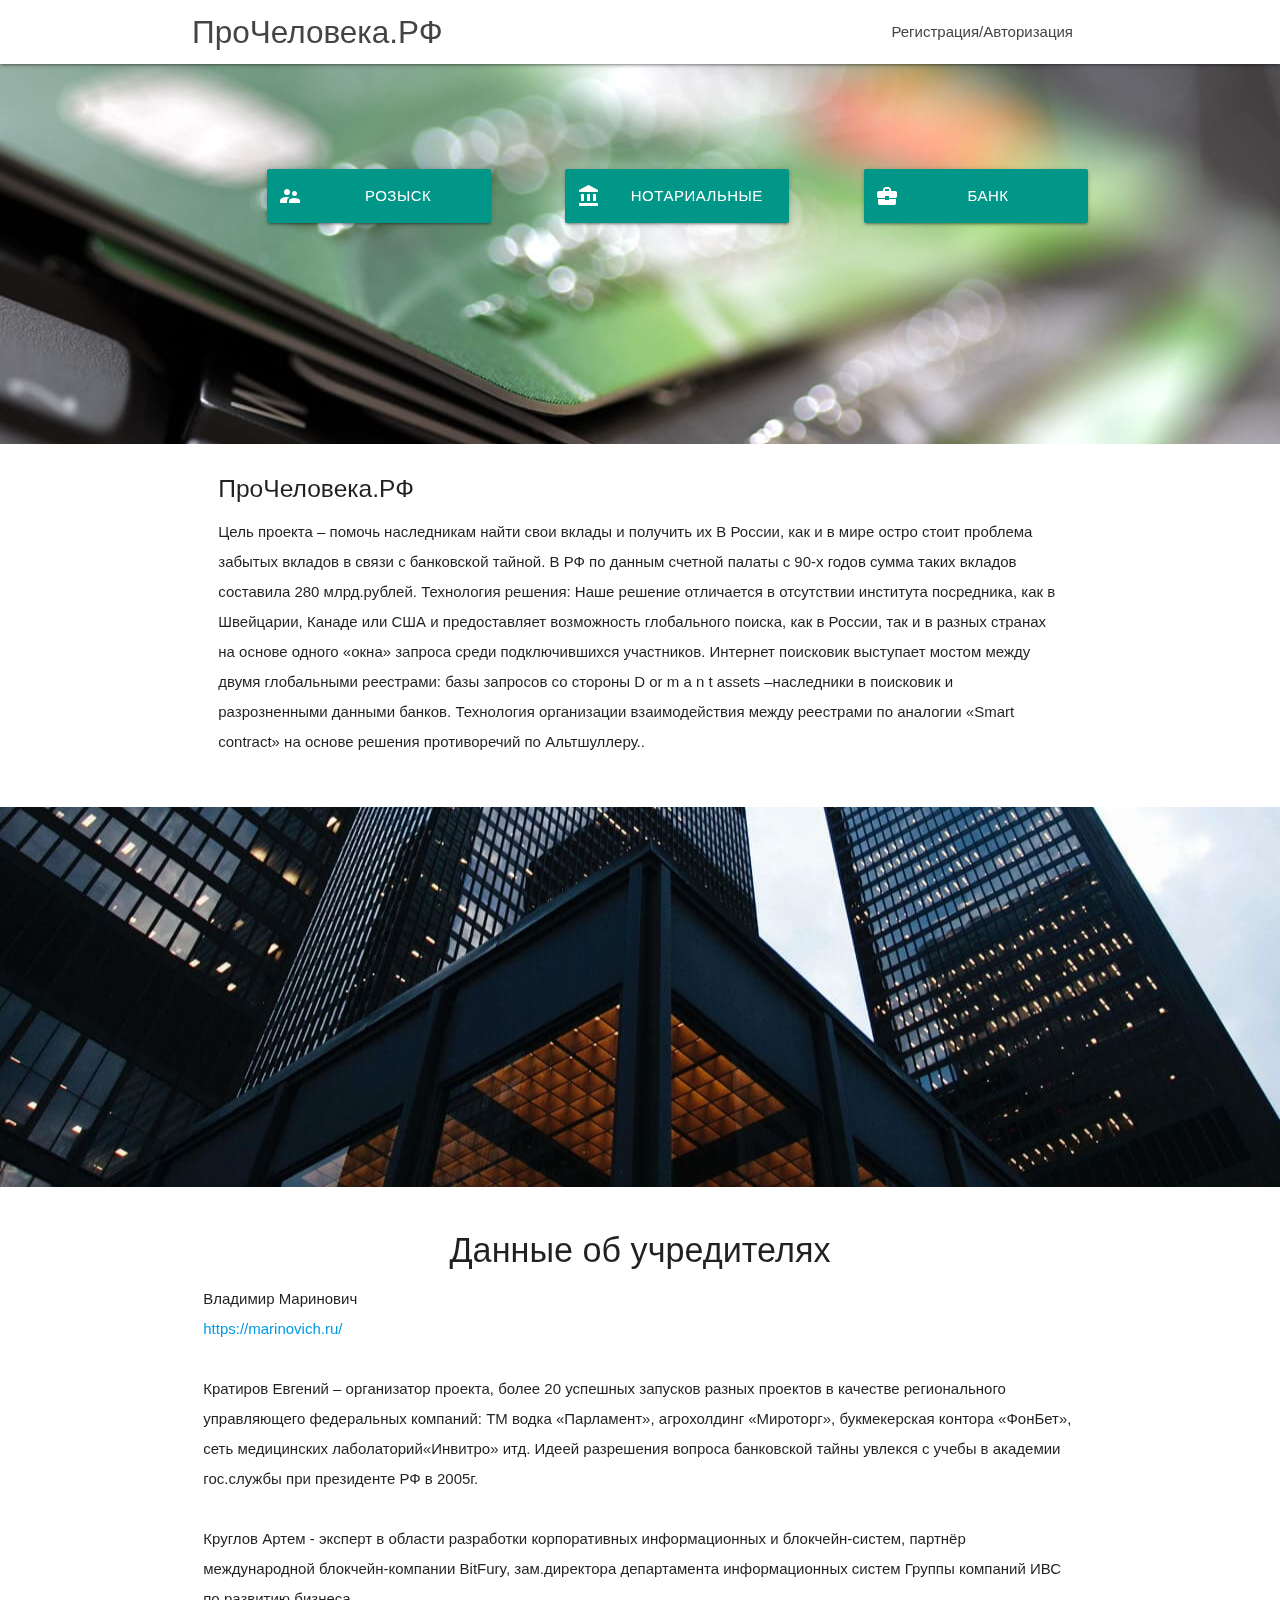
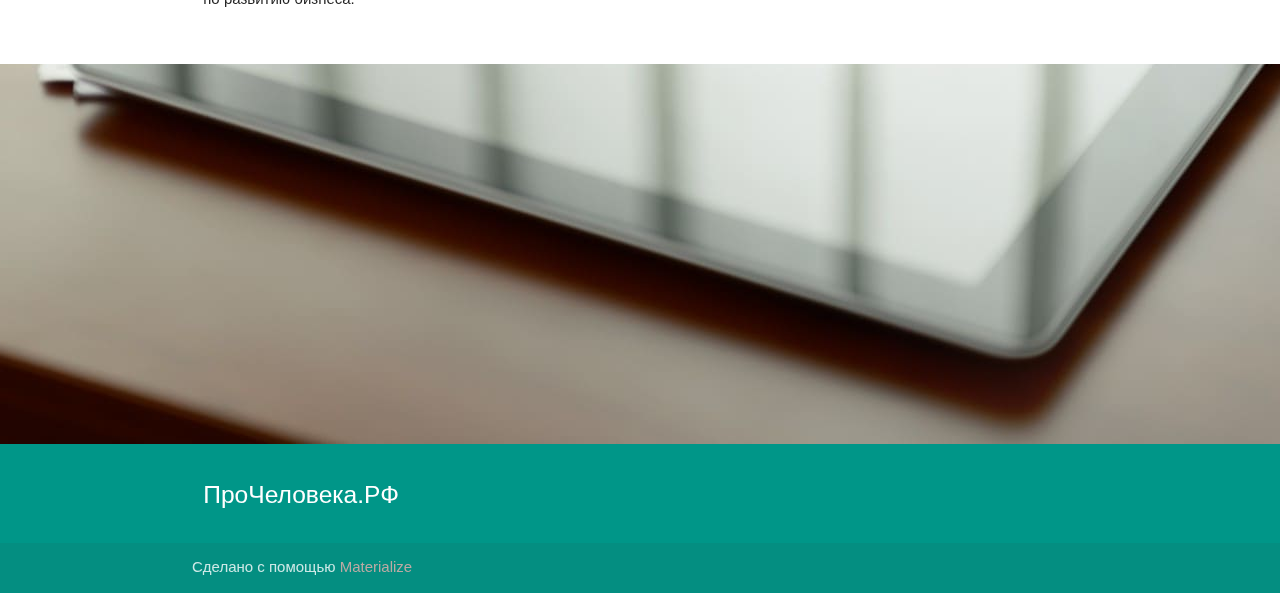
==== index.html @ 89d796d0 "Добавил регистрацию" ====
<!DOCTYPE html>
<html lang="ru">
<head>
  <meta http-equiv="Content-Type" content="text/html; charset=UTF-8"/>
  <meta name="viewport" content="width=device-width, initial-scale=1"/>
  <title>ПроЧеловека.РФ</title>

  <!-- CSS  -->
  <link href="css/materialIcons.css" rel="stylesheet">
  <link href="css/materialize.css" type="text/css" rel="stylesheet" media="screen,projection"/>
  <link href="css/style.css" type="text/css" rel="stylesheet" media="screen,projection"/>
</head>
<body>
  <nav class="white" role="navigation">
    <div class="nav-wrapper container">
      <a id="logo-container" href="#" class="brand-logo">ПроЧеловека.РФ</a>
		<ul id="nav" class="right hide-on-med-and-down">
        <li><a href="#">Регистрация/Авторизация</a></li>        
      </ul>

      <ul id="nav-mobile" class="sidenav">
        <li><a href="#">Navbar Link</a></li>
      </ul>	  
      <a href="#" data-target="nav-mobile" class="sidenav-trigger"><i class="material-icons">menu</i></a>
    </div>
  </nav>

  <div id="index-banner" class="parallax-container">
    <div class="section no-pad-bot">
      <div class="container">      
        
		<div class="row three-buttons">
			
				<button class="col s3 teal waves-effect waves-light btn-large"><i class="material-icons left">supervisor_account</i>Розыск наследников</button>
				<button class="col s3 teal waves-effect waves-light btn-large"><i class="material-icons left">account_balance</i>Нотариальные палаты</button>
				<button class="col s3 teal waves-effect waves-light btn-large"><i style="margin-right: 0;" class="material-icons left">business_center</i>Банк</button>
			
		</div>

      </div>
    </div>
    <div class="parallax"><img src="background1.jpg" alt="Unsplashed background img 1"></div>
  </div>


  <div class="container">
    <div class="section">

      <!--   Icon Section   -->
      <div class="row">
        <div class="col s12">
          <div class="icon-block">
            <h5>ПроЧеловека.РФ</h5>

            <p class="light">
Цель проекта – помочь наследникам найти свои вклады и получить их
В России, как и в мире остро стоит проблема забытых вкладов в связи с банковской тайной. В РФ по данным счетной
палаты с 90-х годов сумма таких вкладов составила 280 млрд.рублей.
Технология решения:
Наше решение отличается в отсутствии института посредника, как в Швейцарии, Канаде или США и предоставляет
возможность глобального поиска, как в России, так и в разных странах на основе одного «окна» запроса среди
подключившихся участников.
Интернет поисковик выступает мостом между двумя глобальными реестрами: базы запросов со стороны D or m a n t
assets –наследники в поисковик и разрозненными данными банков.
Технология организации взаимодействия между реестрами по аналогии «Smart contract» на основе решения
противоречий по Альтшуллеру..</p>
          </div>
        </div>
      </div>

    </div>
  </div>


  <div class="parallax-container valign-wrapper">
    <div class="section no-pad-bot">
      <div class="container">
        <div class="row center">
          <h5 class="header col s12 light"></h5>
        </div>
      </div>
    </div>
    <div class="parallax"><img src="background2.jpg" alt="Unsplashed background img 2"></div>
  </div>

  <div class="container">
    <div class="section">

      <div class="row">
        <div class="col s12 center">
          <h3><i class="mdi-content-send brown-text"></i></h3>
          <h4>Данные об учредителях</h4>
          <p class="left-align light">
			<b>Владимир Маринович</b>	<br />
			<a href="https://marinovich.ru/" target="_blank">https://marinovich.ru/</a>	<br /><br />
			<b>Кратиров Евгений</b> – организатор проекта, более 20 успешных запусков разных проектов в качестве регионального
			управляющего федеральных компаний: ТМ водка «Парламент», агрохолдинг «Мироторг», букмекерская контора
			«ФонБет», сеть медицинских лаболаторий«Инвитро» итд. Идеей разрешения вопроса банковской тайны увлекся с
			учебы в академии гос.службы при президенте РФ в 2005г.<br /><br />
			
			<b>Круглов Артем </b>- эксперт в области разработки корпоративных информационных и блокчейн-систем, партнёр
			международной блокчейн-компании BitFury, зам.директора департамента информационных систем Группы компаний
			ИВС по развитию бизнеса.
			</p>
        </div>
      </div>

    </div>
  </div>


  <div class="parallax-container valign-wrapper">
    <div class="section no-pad-bot">
      <div class="container">
        <div class="row center">
          <h5 class="header col s12 light"></h5>
        </div>
      </div>
    </div>
    <div class="parallax"><img src="background3.jpg" alt="Unsplashed background img 3"></div>
  </div>

  <footer class="page-footer teal">
    <div class="container">
      <div class="row">
        <div class="col l6 s12">
          <h5 class="white-text">ПроЧеловека.РФ</h5>
          <p class="grey-text text-lighten-4"></p>


        </div>
        <!--
        <div class="col l3 s12 offset-l3">
          <h5 class="white-text">Ссылки</h5>
          <ul>
            <li><a class="white-text" href="#!">Ссылка</a></li>

          </ul>
        </div>-->
      </div>
    </div>
    <div class="footer-copyright">
      <div class="container">
      Сделано с помощью <a class="brown-text text-lighten-3" target="_blank" href="http://materializecss.com">Materialize</a>
      </div>
    </div>
  </footer>


  <!--  Scripts-->
  <script src="js/jquery.js"></script>
  <script src="js/materialize.js"></script>
  <script src="js/init.js"></script>

  </body>
</html>
---- css/materialIcons.css ----
/* fallback */
@font-face {
  font-family: 'Material Icons';
  font-style: normal;
  font-weight: 400;
  src: url(../fonts/flUhRq6tzZclQEJ-Vdg-IuiaDsNc.woff2) format('woff2');
}

.material-icons {
  font-family: 'Material Icons';
  font-weight: normal;
  font-style: normal;
  font-size: 24px;
  line-height: 1;
  letter-spacing: normal;
  text-transform: none;
  display: inline-block;
  white-space: nowrap;
  word-wrap: normal;
  direction: ltr;
  -webkit-font-feature-settings: 'liga';
  -webkit-font-smoothing: antialiased;
}
---- css/style.css ----
nav ul a,
nav .brand-logo {
  color: #444;
}

p {
  line-height: 2rem;
}

.sidenav-trigger {
  color: #26a69a;
}

.parallax-container {
  min-height: 380px;
  line-height: 0;
  height: auto;
  color: rgba(255,255,255,.9);
}
  .parallax-container .section {
    width: 100%;
  }

@media only screen and (max-width : 992px) {
  .parallax-container .section {
    position: absolute;
    top: 40%;
  }
  #index-banner .section {
    top: 10%;
  }
}

@media only screen and (max-width : 600px) {
  #index-banner .section {
    top: 0;
  }
}

.icon-block {
  padding: 0 15px;
}
.icon-block .material-icons {
  font-size: inherit;
}

footer.page-footer {
  margin: 0;
}

.three-buttons {
	display: flex;
	justify-content: center;
	padding-top: 10%;
}
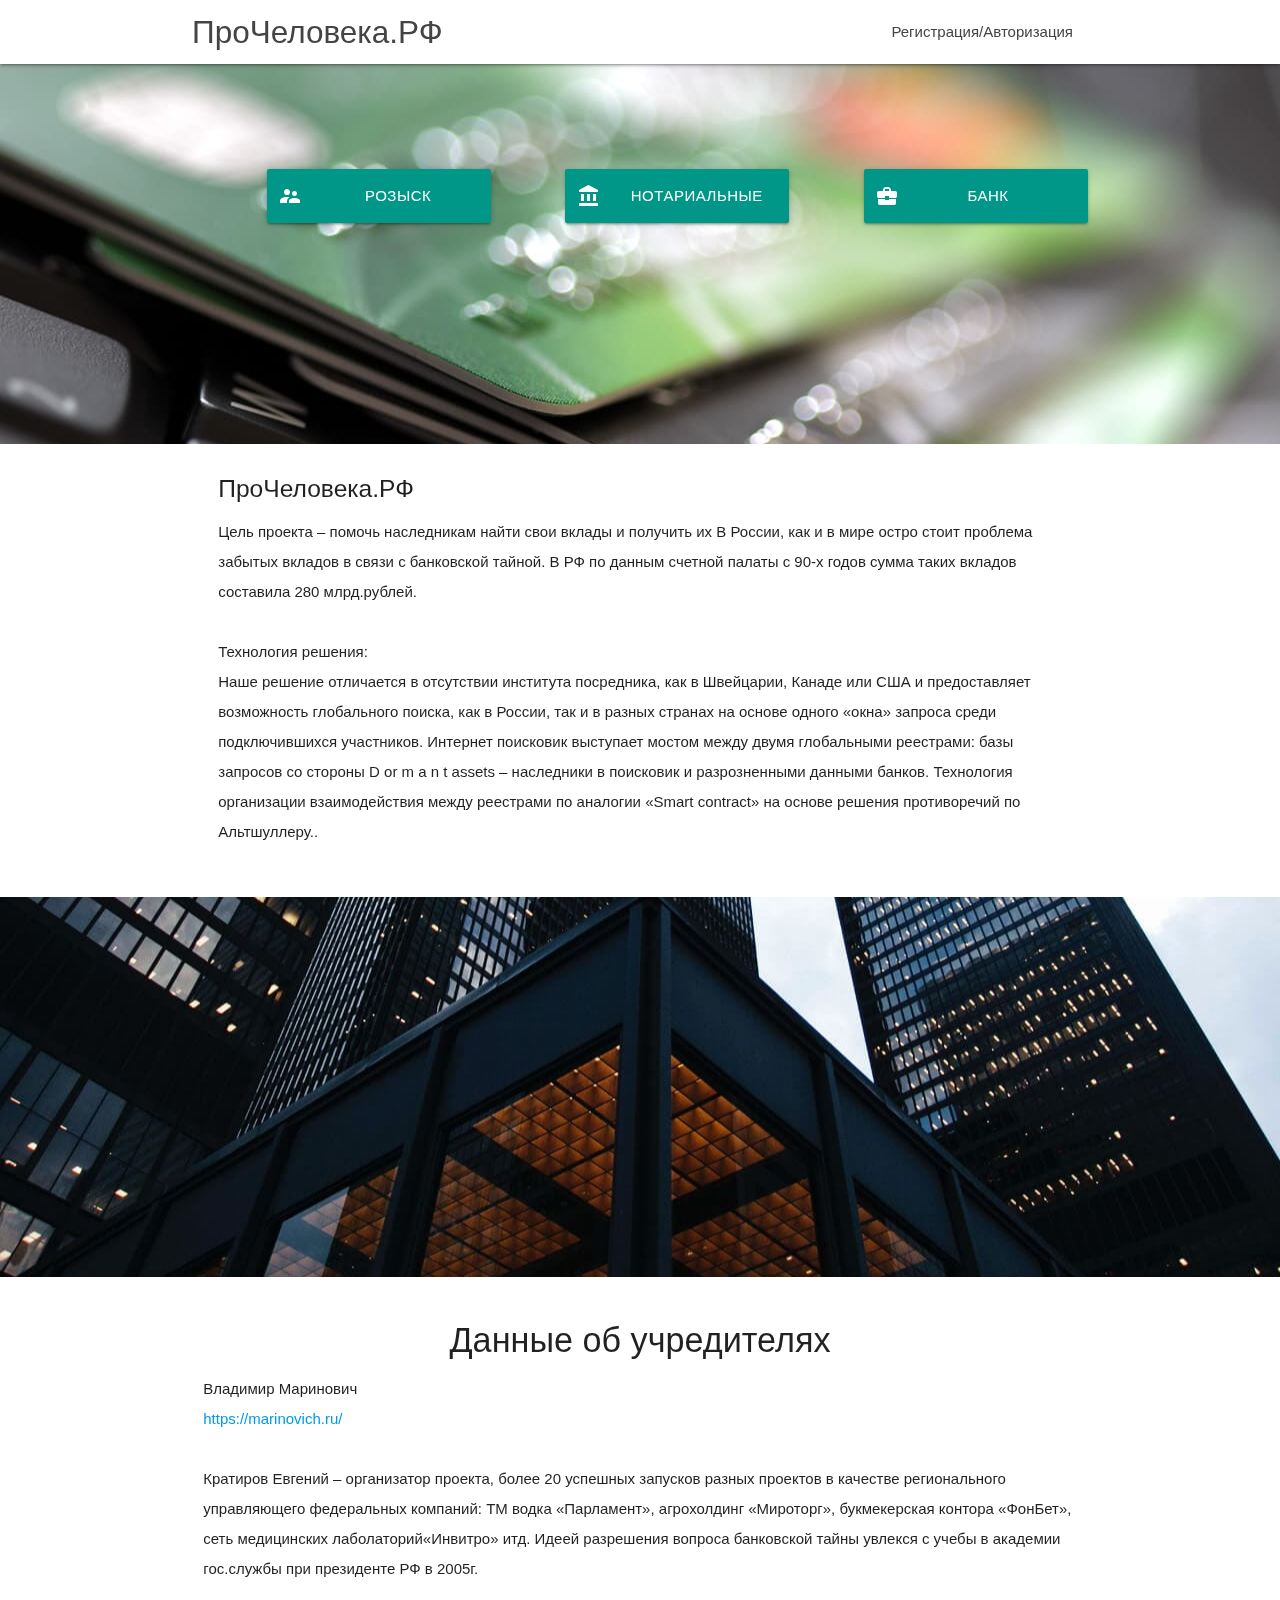
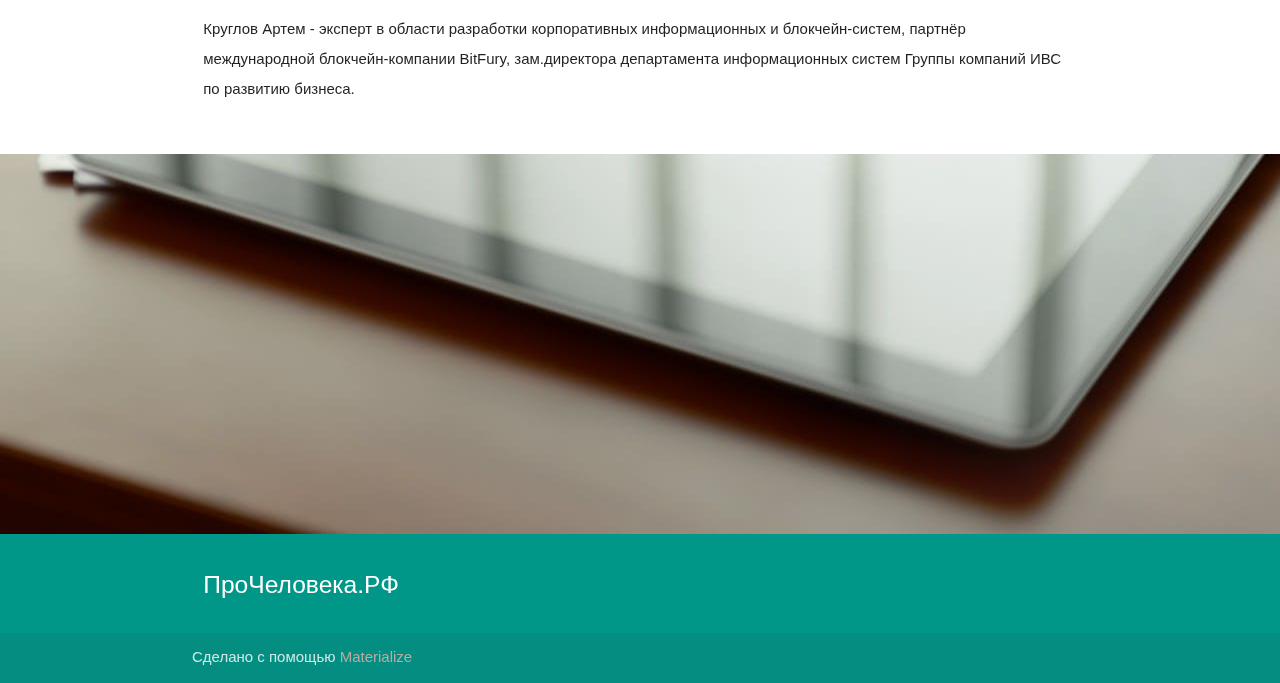
==== commit 2af3fcec: "Поправил текст" ====
--- a/index.html
+++ b/index.html
@@ -53,15 +53,15 @@
             <h5>ПроЧеловека.РФ</h5>
 
             <p class="light">
-Цель проекта – помочь наследникам найти свои вклады и получить их
+<b>Цель проекта</b> – помочь наследникам найти свои вклады и получить их
 В России, как и в мире остро стоит проблема забытых вкладов в связи с банковской тайной. В РФ по данным счетной
-палаты с 90-х годов сумма таких вкладов составила 280 млрд.рублей.
-Технология решения:
+палаты с 90-х годов сумма таких вкладов составила 280 млрд.рублей.<br><br>
+<b>Технология решения</b>:<br>
 Наше решение отличается в отсутствии института посредника, как в Швейцарии, Канаде или США и предоставляет
 возможность глобального поиска, как в России, так и в разных странах на основе одного «окна» запроса среди
 подключившихся участников.
 Интернет поисковик выступает мостом между двумя глобальными реестрами: базы запросов со стороны D or m a n t
-assets –наследники в поисковик и разрозненными данными банков.
+assets – наследники в поисковик и разрозненными данными банков.
 Технология организации взаимодействия между реестрами по аналогии «Smart contract» на основе решения
 противоречий по Альтшуллеру..</p>
           </div>
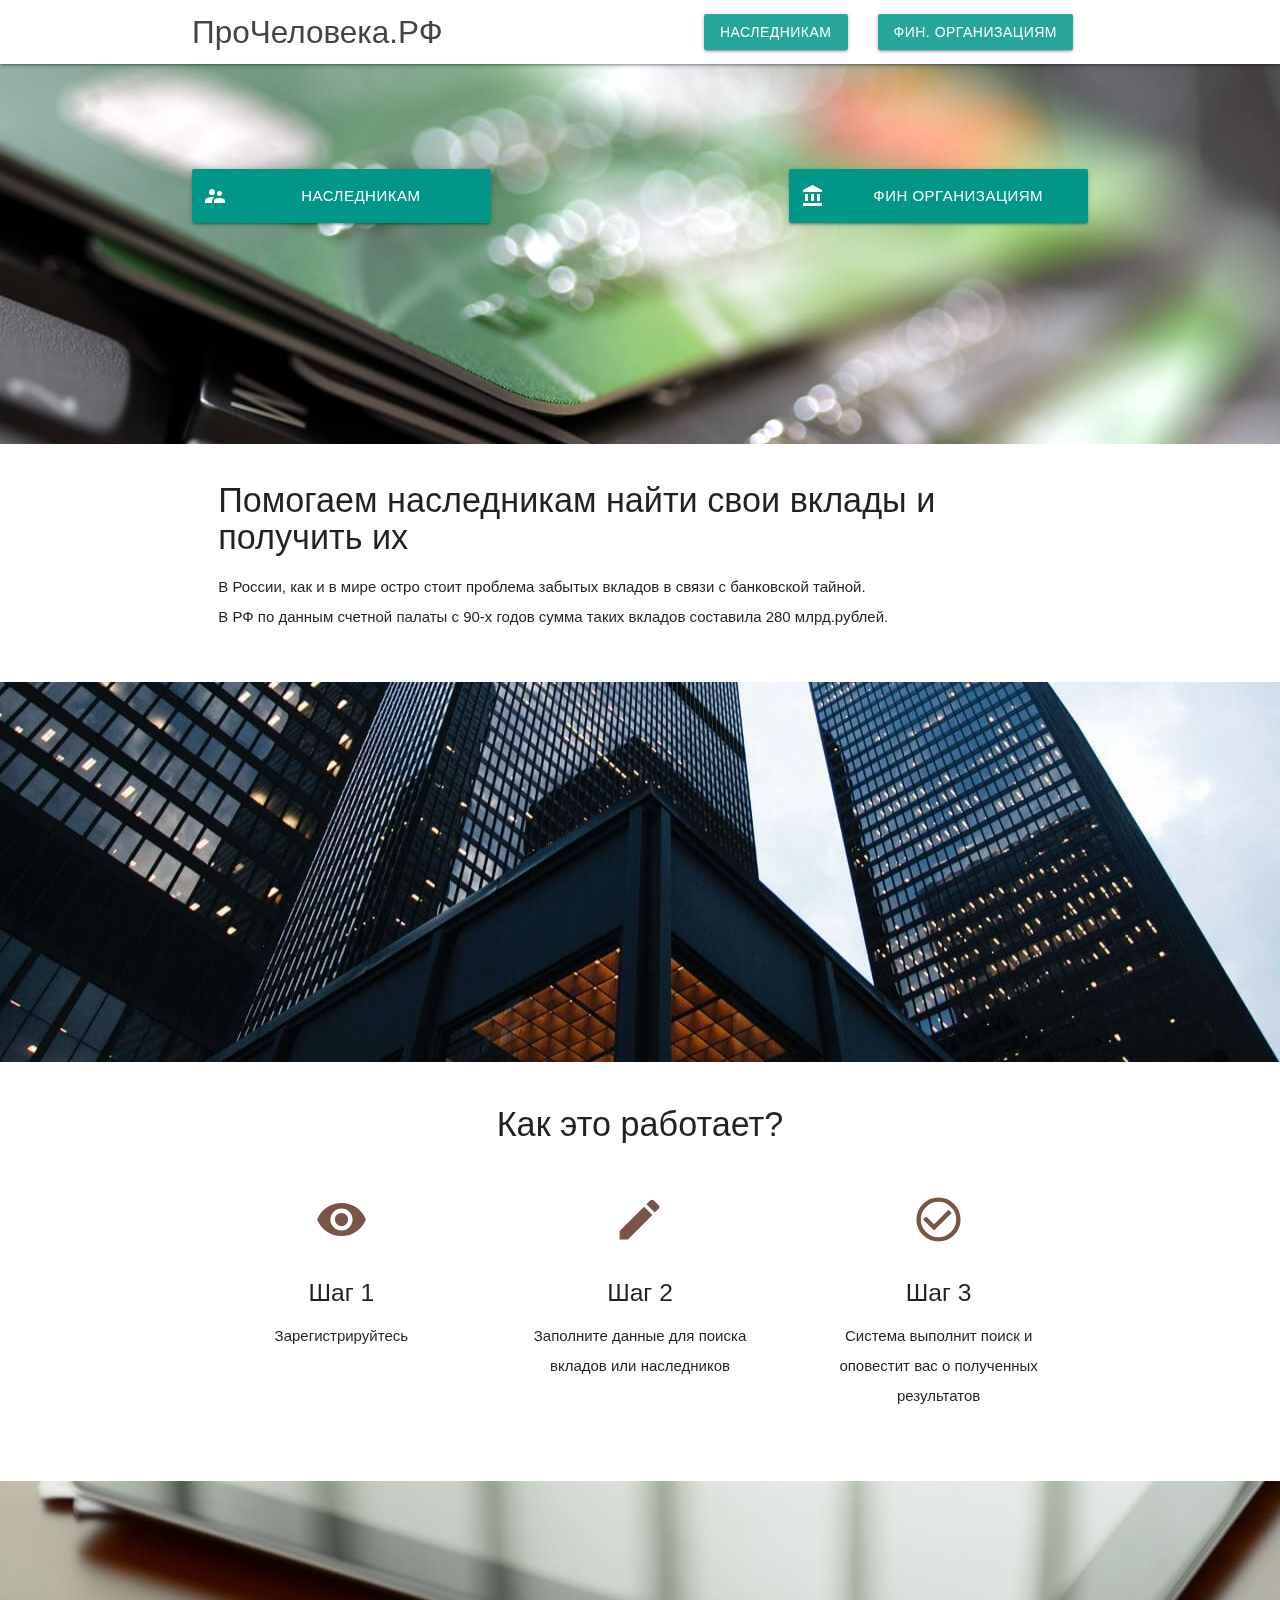
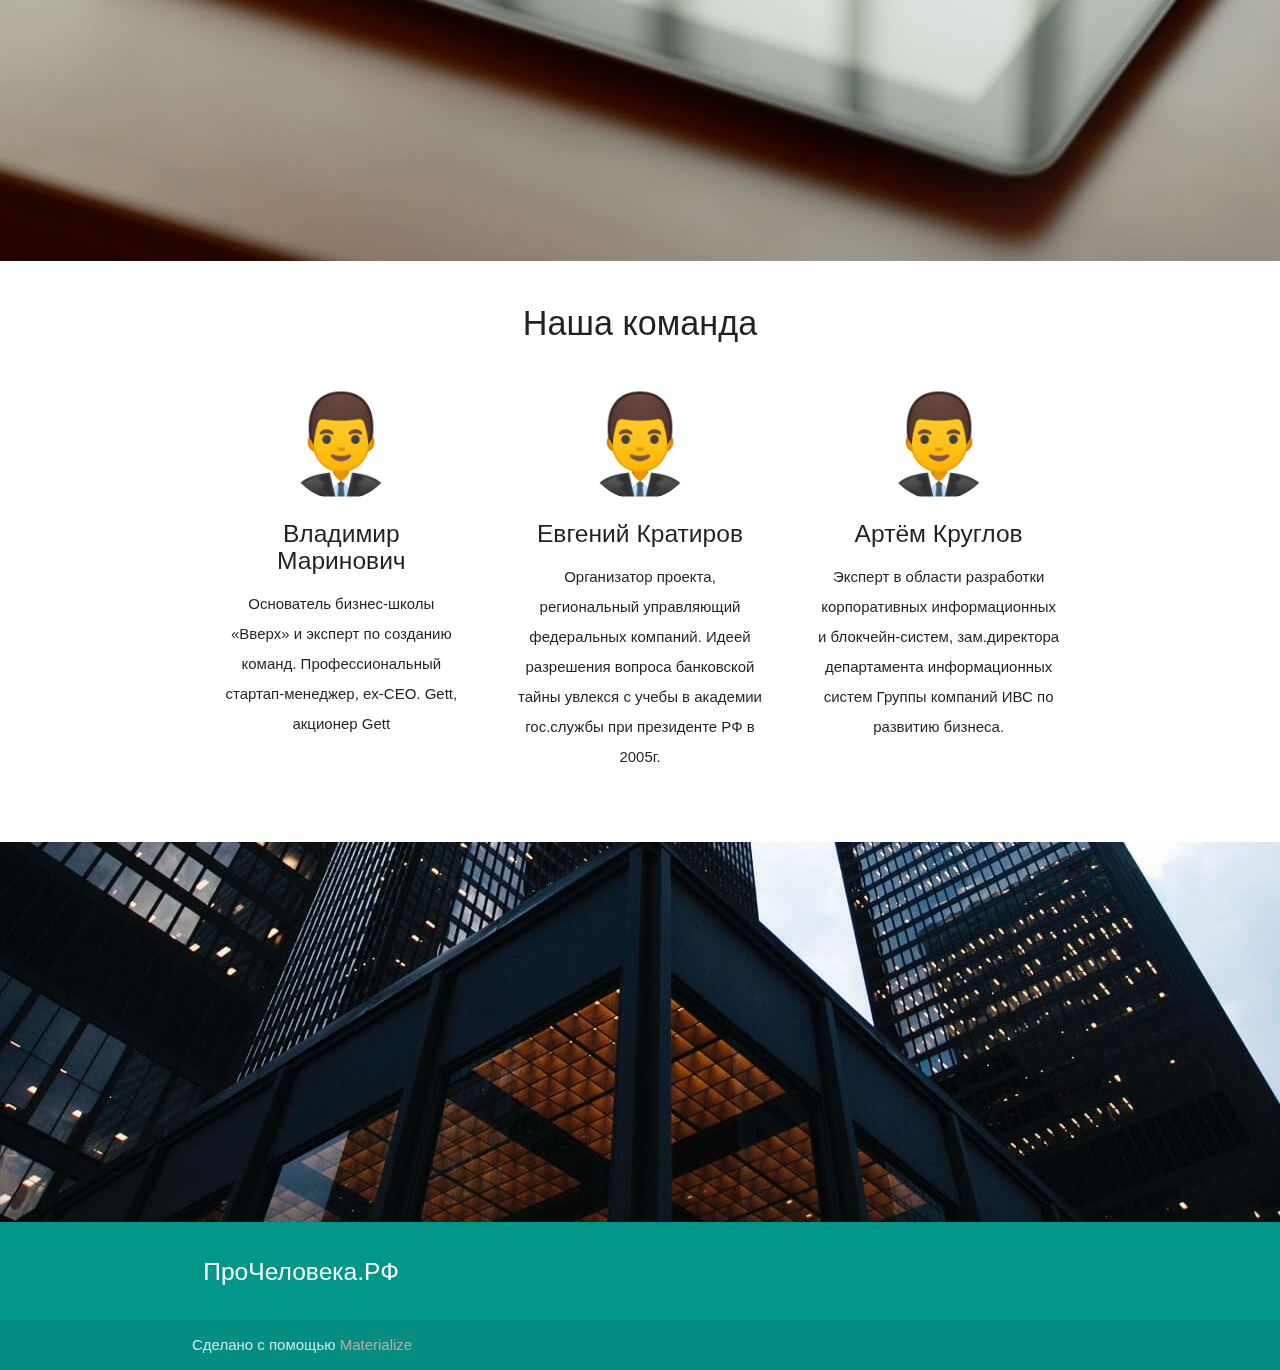
==== commit 318e9a43: "Поправил макет" ====
--- a/index.html
+++ b/index.html
@@ -15,7 +15,9 @@
     <div class="nav-wrapper container">
       <a id="logo-container" href="#" class="brand-logo">ПроЧеловека.РФ</a>
 		<ul id="nav" class="right hide-on-med-and-down">
-        <li><a href="#">Регистрация/Авторизация</a></li>        
+        <!--<li><a href="#">Регистрация/Авторизация</a></li>-->
+		<li><a class="btn" href="deposit_search.html">Наследникам</a></li>
+		<li><a class="btn" href="searching_for_heirs.html">Фин. организациям</a></li>		
       </ul>
 
       <ul id="nav-mobile" class="sidenav">
@@ -29,12 +31,9 @@
     <div class="section no-pad-bot">
       <div class="container">      
         
-		<div class="row three-buttons">
-			
-				<button class="col s3 teal waves-effect waves-light btn-large"><i class="material-icons left">supervisor_account</i>Розыск наследников</button>
-				<button class="col s3 teal waves-effect waves-light btn-large"><i class="material-icons left">account_balance</i>Нотариальные палаты</button>
-				<button class="col s3 teal waves-effect waves-light btn-large"><i style="margin-right: 0;" class="material-icons left">business_center</i>Банк</button>
-			
+		<div class="row three-buttons">			
+				<a href="deposit_search.html" class="col s4 teal waves-effect waves-light btn-large"><i class="material-icons left">supervisor_account</i>Наследникам</a>
+				<a href="searching_for_heirs.html" class="col s4 offset-s4 teal waves-effect waves-light btn-large"><i class="material-icons left">account_balance</i>Фин организациям</a>						
 		</div>
 
       </div>
@@ -50,20 +49,11 @@
       <div class="row">
         <div class="col s12">
           <div class="icon-block">
-            <h5>ПроЧеловека.РФ</h5>
+            <h4>Помогаем наследникам найти свои вклады и получить их</h4>
 
             <p class="light">
-<b>Цель проекта</b> – помочь наследникам найти свои вклады и получить их
-В России, как и в мире остро стоит проблема забытых вкладов в связи с банковской тайной. В РФ по данным счетной
-палаты с 90-х годов сумма таких вкладов составила 280 млрд.рублей.<br><br>
-<b>Технология решения</b>:<br>
-Наше решение отличается в отсутствии института посредника, как в Швейцарии, Канаде или США и предоставляет
-возможность глобального поиска, как в России, так и в разных странах на основе одного «окна» запроса среди
-подключившихся участников.
-Интернет поисковик выступает мостом между двумя глобальными реестрами: базы запросов со стороны D or m a n t
-assets – наследники в поисковик и разрозненными данными банков.
-Технология организации взаимодействия между реестрами по аналогии «Smart contract» на основе решения
-противоречий по Альтшуллеру..</p>
+				В России, как и в мире остро стоит проблема забытых вкладов в связи с банковской тайной.<br />
+				В РФ по данным счетной палаты с 90-х годов сумма таких вкладов составила 280 млрд.рублей.
           </div>
         </div>
       </div>
@@ -89,19 +79,35 @@
       <div class="row">
         <div class="col s12 center">
           <h3><i class="mdi-content-send brown-text"></i></h3>
-          <h4>Данные об учредителях</h4>
-          <p class="left-align light">
-			<b>Владимир Маринович</b>	<br />
-			<a href="https://marinovich.ru/" target="_blank">https://marinovich.ru/</a>	<br /><br />
-			<b>Кратиров Евгений</b> – организатор проекта, более 20 успешных запусков разных проектов в качестве регионального
-			управляющего федеральных компаний: ТМ водка «Парламент», агрохолдинг «Мироторг», букмекерская контора
-			«ФонБет», сеть медицинских лаболаторий«Инвитро» итд. Идеей разрешения вопроса банковской тайны увлекся с
-			учебы в академии гос.службы при президенте РФ в 2005г.<br /><br />
-			
-			<b>Круглов Артем </b>- эксперт в области разработки корпоративных информационных и блокчейн-систем, партнёр
-			международной блокчейн-компании BitFury, зам.директора департамента информационных систем Группы компаний
-			ИВС по развитию бизнеса.
-			</p>
+          <h4>Как это работает?</h4>
+         <div class="row">
+        <div class="col s12 m4">
+          <div class="icon-block">
+            <h2 class="center brown-text"><i class="material-icons">visibility</i></h2>
+            <h5 class="center">Шаг 1</h5>
+
+            <p class="light">Зарегистрируйтесь</p>
+          </div>
+        </div>
+
+        <div class="col s12 m4">
+          <div class="icon-block">
+            <h2 class="center brown-text"><i class="material-icons">edit</i></h2>
+            <h5 class="center">Шаг 2</h5>
+
+            <p class="light">Заполните данные для поиска вкладов или наследников</p>
+          </div>
+        </div>
+
+        <div class="col s12 m4">
+          <div class="icon-block">
+            <h2 class="center brown-text"><i class="material-icons">check_circle_outline</i></h2>
+            <h5 class="center">Шаг 3</h5>
+
+            <p class="light">Система выполнит поиск и оповестит вас о полученных результатов</p>
+          </div>
+        </div>
+      </div>
         </div>
       </div>
 
@@ -119,7 +125,62 @@
     </div>
     <div class="parallax"><img src="background3.jpg" alt="Unsplashed background img 3"></div>
   </div>
-
+	
+	<div class="container">
+    <div class="section">
+
+      <div class="row">
+        <div class="col s12 center">
+          <h3><i class="mdi-content-send brown-text"></i></h3>
+          <h4 style="margin-bottom: 3rem;">Наша команда</h4>
+         <div class="row">
+        <div class="col s12 m4">
+          <div class="icon-block">
+            <div class="row"><img class="col s8 m6 offset-m3 offset-s2 circle responsive-img" src="human.png"></div>
+            <h5 class="center">Владимир Маринович</h5>
+
+            <p class="light">Основатель бизнес-школы «Вверх» и эксперт по созданию команд. Профессиональный стартап-менеджер, ex-CEO. Gett, акционер Gett</p>
+          </div>
+        </div>
+
+        <div class="col s12 m4">
+          <div class="icon-block">
+            <div class="row"><img class="col s8 m6 offset-m3 offset-s2 circle responsive-img" src="human.png"></div>
+            <h5 class="center">Евгений Кратиров</h5>
+
+            <p class="light">Организатор проекта,  региональный
+управляющий федеральных компаний. Идеей разрешения вопроса банковской тайны увлекся с
+учебы в академии гос.службы при президенте РФ в 2005г.</p>
+          </div>
+        </div>
+
+        <div class="col s12 m4">
+          <div class="icon-block">
+            <div class="row"><img class="col s8 m6 offset-m3 offset-s2 circle responsive-img" src="human.png"></div>
+            <h5 class="center">Артём Круглов</h5>
+
+            <p class="light">Эксперт в области разработки корпоративных информационных и блокчейн-систем, зам.директора департамента информационных систем Группы компаний
+ИВС по развитию бизнеса.</p>
+          </div>
+        </div>
+      </div>
+        </div>
+      </div>
+
+    </div>
+  </div>
+	
+	<div class="parallax-container valign-wrapper">
+    <div class="section no-pad-bot">
+      <div class="container">
+        <div class="row center">
+          <h5 class="header col s12 light"></h5>
+        </div>
+      </div>
+    </div>
+    <div class="parallax"><img src="background2.jpg" alt="Unsplashed background img 2"></div>
+  </div>
+  
   <footer class="page-footer teal">
     <div class="container">
       <div class="row">
--- a/css/style.css
+++ b/css/style.css
@@ -53,3 +53,10 @@
 	justify-content: center;
 	padding-top: 10%;
 }
+.search-deposite {
+	padding-top: 6rem;
+}
+#h6-answer {
+	margin-bottom: 4rem;
+	margin-top: 1rem;
+}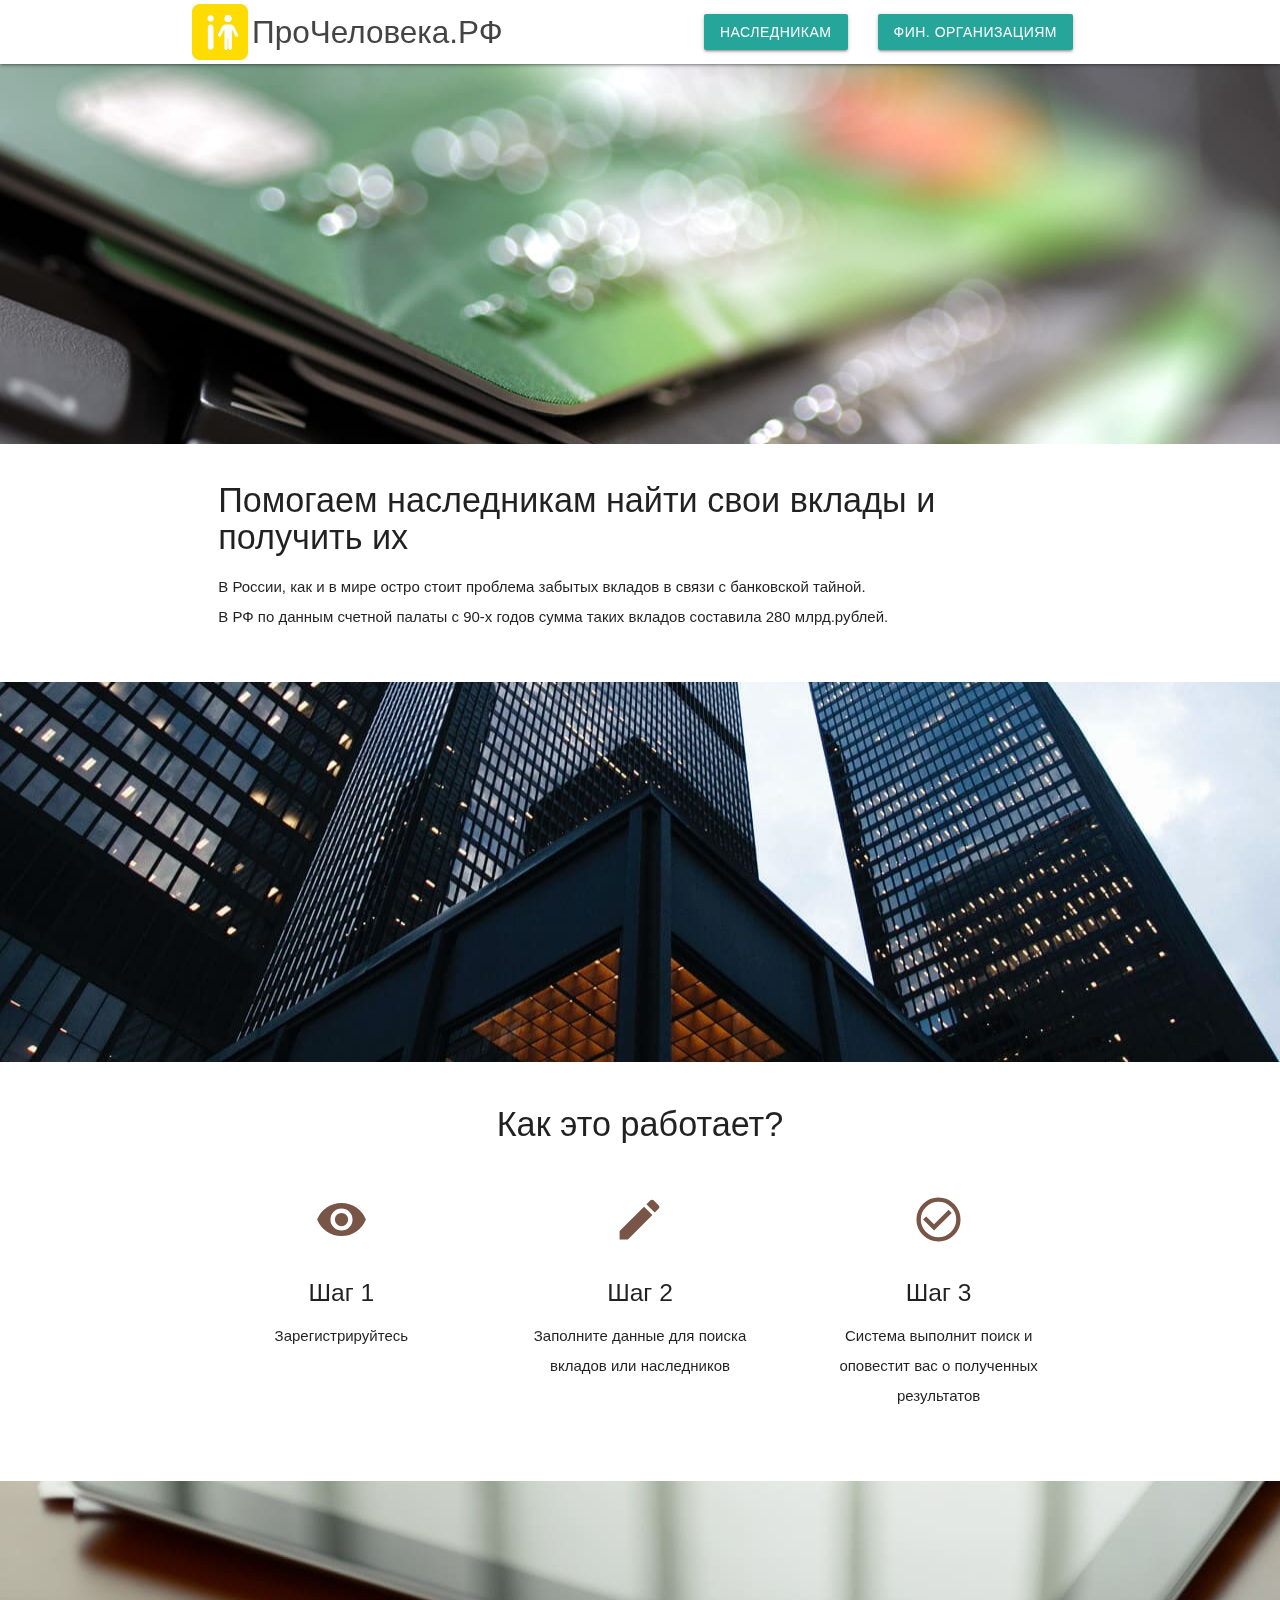
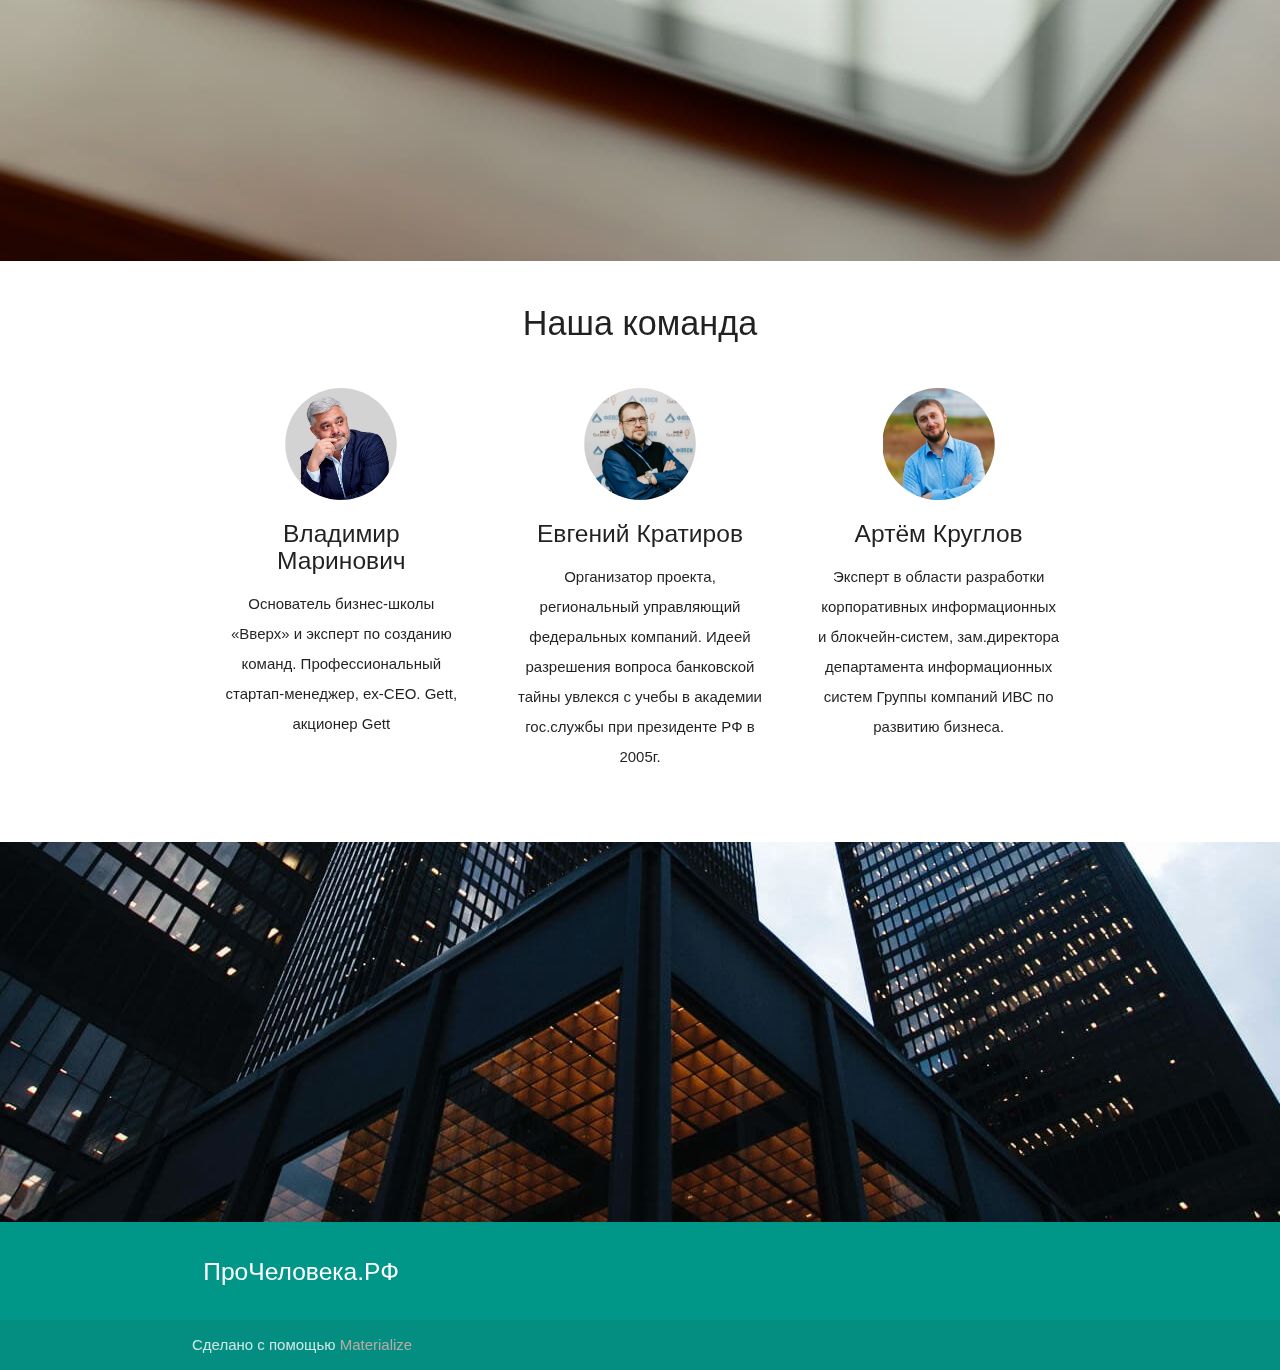
==== commit 22f3aeb2: "Поправил код и добавил картинки" ====
--- a/index.html
+++ b/index.html
@@ -12,8 +12,8 @@
 </head>
 <body>
   <nav class="white" role="navigation">
-    <div class="nav-wrapper container">
-      <a id="logo-container" href="#" class="brand-logo">ПроЧеловека.РФ</a>
+    <div class="nav-wrapper container">	
+      <a id="logo-container" href="index.html" class="brand-logo"><div id="logo"></div>ПроЧеловека.РФ</a>
 		<ul id="nav" class="right hide-on-med-and-down">
         <!--<li><a href="#">Регистрация/Авторизация</a></li>-->
 		<li><a class="btn" href="deposit_search.html">Наследникам</a></li>
@@ -21,7 +21,9 @@
       </ul>
 
       <ul id="nav-mobile" class="sidenav">
-        <li><a href="#">Navbar Link</a></li>
+        <li><a href="index.html">Главная</a></li>
+		<li><a href="deposit_search.html">Наследникам</a></li>
+		<li><a href="searching_for_heirs.html">Фин. организациям</a></li>
       </ul>	  
       <a href="#" data-target="nav-mobile" class="sidenav-trigger"><i class="material-icons">menu</i></a>
     </div>
@@ -31,10 +33,10 @@
     <div class="section no-pad-bot">
       <div class="container">      
         
-		<div class="row three-buttons">			
+		<!--<div class="row three-buttons">			
 				<a href="deposit_search.html" class="col s4 teal waves-effect waves-light btn-large"><i class="material-icons left">supervisor_account</i>Наследникам</a>
 				<a href="searching_for_heirs.html" class="col s4 offset-s4 teal waves-effect waves-light btn-large"><i class="material-icons left">account_balance</i>Фин организациям</a>						
-		</div>
+		</div>-->
 
       </div>
     </div>
@@ -136,7 +138,7 @@
          <div class="row">
         <div class="col s12 m4">
           <div class="icon-block">
-            <div class="row"><img class="col s8 m6 offset-m3 offset-s2 circle responsive-img" src="human.png"></div>
+            <div class="row"><img class="col s8 m6 offset-m3 offset-s2 circle responsive-img" src="img/marinovich.jpg"></div>
             <h5 class="center">Владимир Маринович</h5>
 
             <p class="light">Основатель бизнес-школы «Вверх» и эксперт по созданию команд. Профессиональный стартап-менеджер, ex-CEO. Gett, акционер Gett</p>
@@ -145,7 +147,7 @@
 
         <div class="col s12 m4">
           <div class="icon-block">
-            <div class="row"><img class="col s8 m6 offset-m3 offset-s2 circle responsive-img" src="human.png"></div>
+            <div class="row"><img class="col s8 m6 offset-m3 offset-s2 circle responsive-img" src="img/kratirov.png"></div>
             <h5 class="center">Евгений Кратиров</h5>
 
             <p class="light">Организатор проекта,  региональный
@@ -156,7 +158,7 @@
 
         <div class="col s12 m4">
           <div class="icon-block">
-            <div class="row"><img class="col s8 m6 offset-m3 offset-s2 circle responsive-img" src="human.png"></div>
+            <div class="row"><img class="col s8 m6 offset-m3 offset-s2 circle responsive-img" src="img/kruglov.jpg"></div>
             <h5 class="center">Артём Круглов</h5>
 
             <p class="light">Эксперт в области разработки корпоративных информационных и блокчейн-систем, зам.директора департамента информационных систем Группы компаний
--- a/css/style.css
+++ b/css/style.css
@@ -59,4 +59,32 @@
 #h6-answer {
 	margin-bottom: 4rem;
 	margin-top: 1rem;
+}
+body .nav-wrapper #logo {
+	content: "1";
+	background-image: url("../img/logo.jpeg");
+	background-size: 56px;
+	background-repeat: no-repeat;
+	width: 56px;
+	height: 56px;
+	position: relative;
+	float: left;
+	margin-top: 4px;
+	margin-right: 4px;
+}
+@media (max-width: 700px) {
+	body .nav-wrapper #logo {
+		position: absolute;
+		left: -64px;
+	}
+}
+@media (max-width: 600px) {
+	body .nav-wrapper #logo {
+		background-size: 52px;
+		width: 52px;
+		height: 52px;
+		margin-top: 2px;
+		left: -56px;
+		
+	}
 }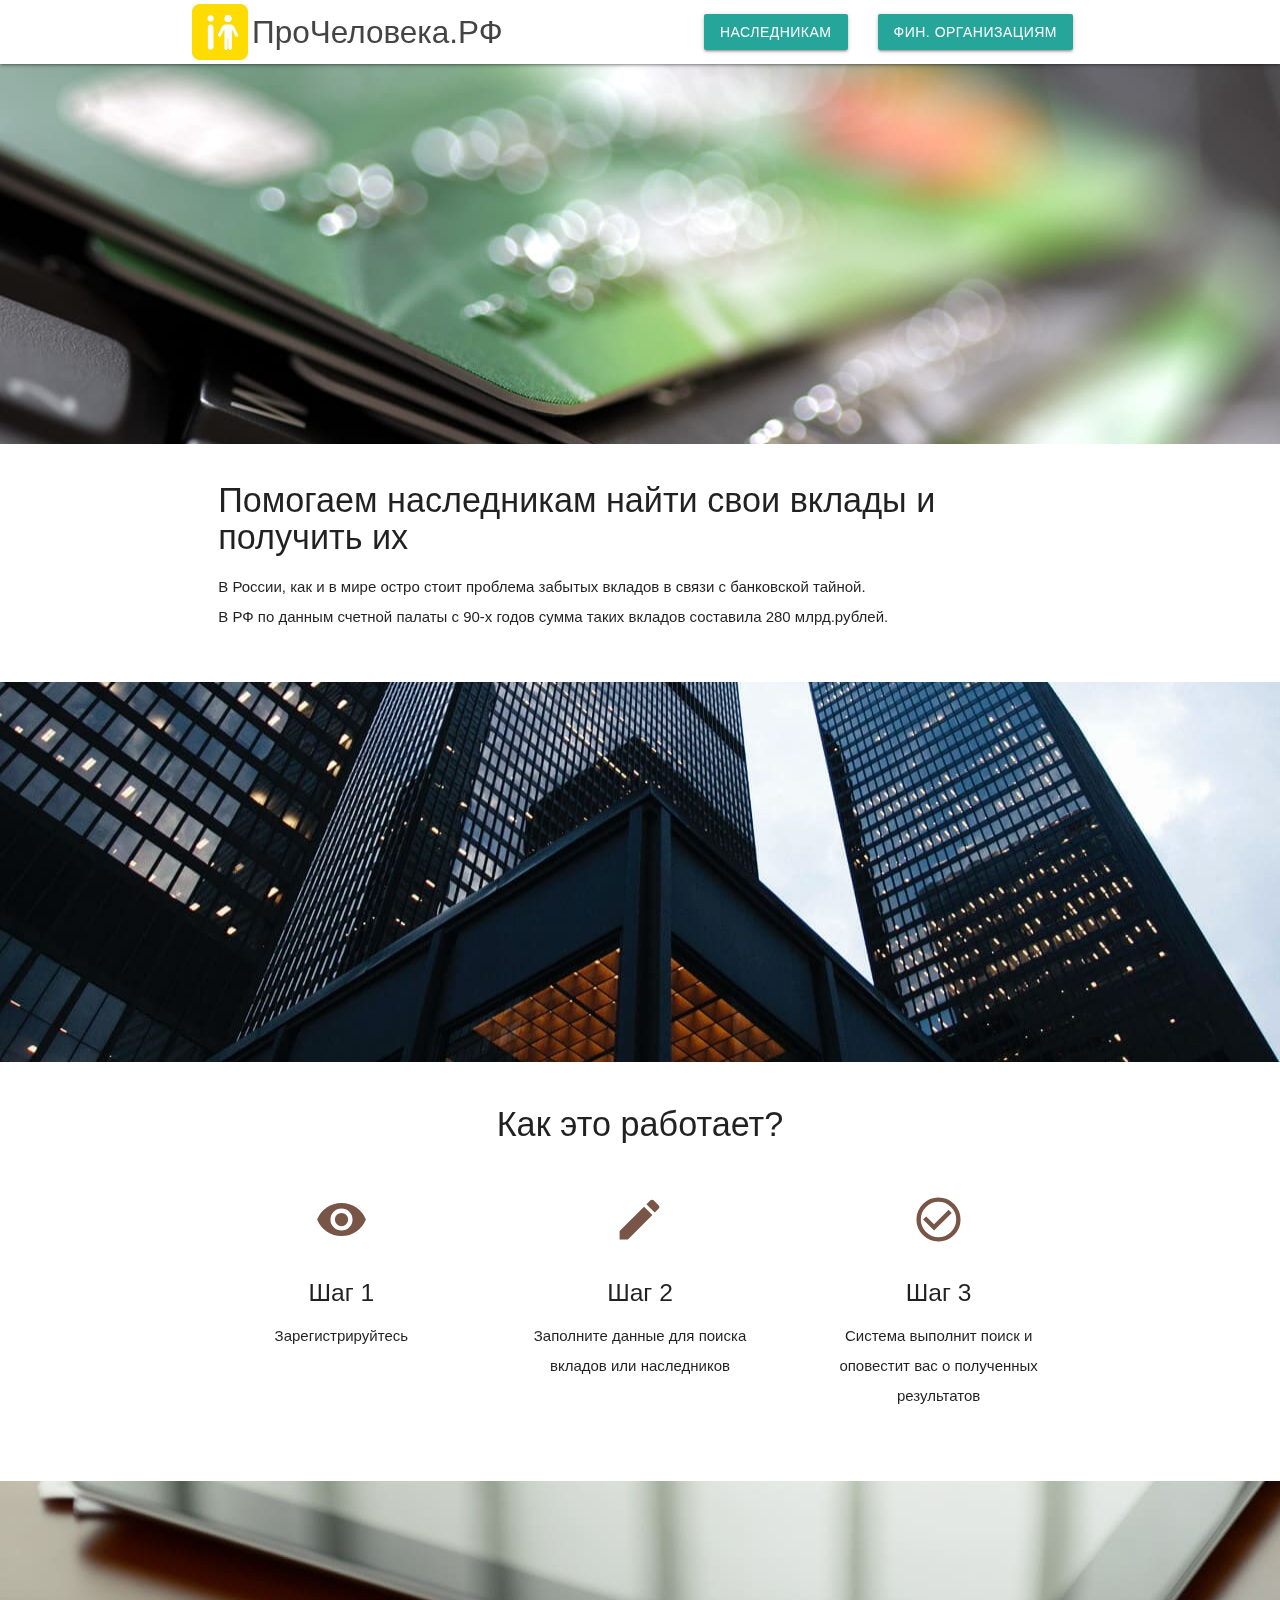
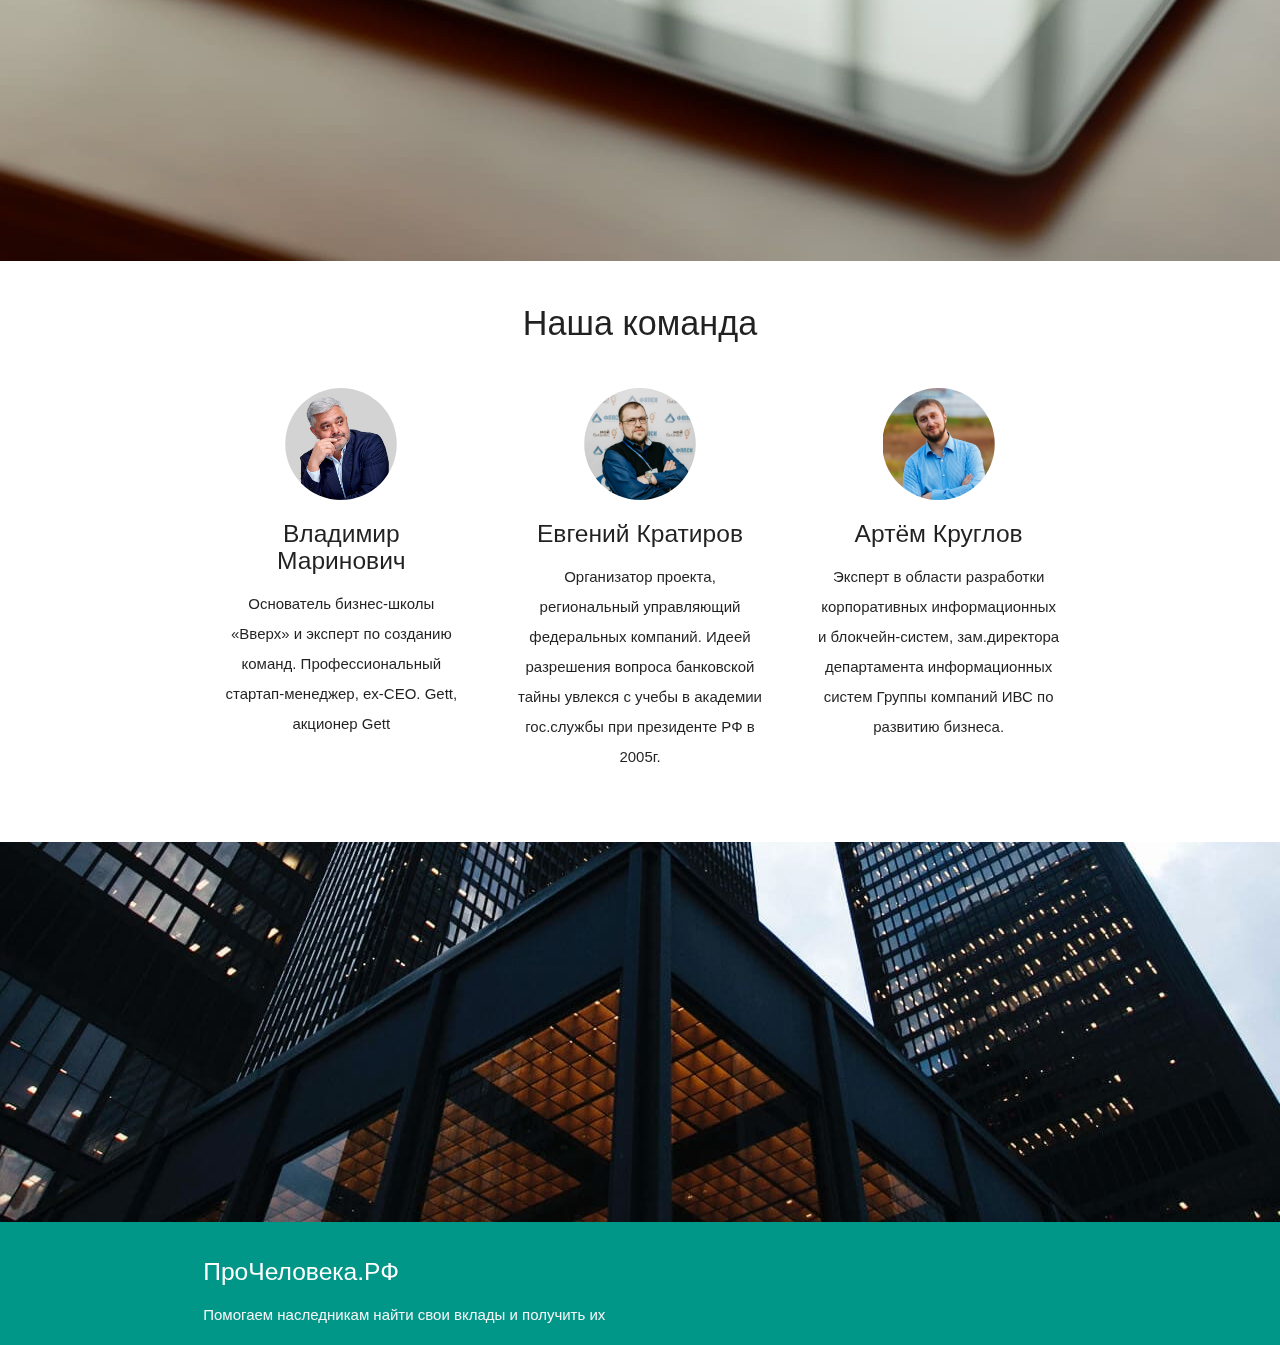
==== commit 1867991b: "Поправил фиксы" ====
--- a/index.html
+++ b/index.html
@@ -188,7 +188,7 @@
       <div class="row">
         <div class="col l6 s12">
           <h5 class="white-text">ПроЧеловека.РФ</h5>
-          <p class="grey-text text-lighten-4"></p>
+          <p class="grey-text text-lighten-4">Помогаем наследникам найти свои вклады и получить их</p>
 
 
         </div>
@@ -202,11 +202,6 @@
         </div>-->
       </div>
     </div>
-    <div class="footer-copyright">
-      <div class="container">
-      Сделано с помощью <a class="brown-text text-lighten-3" target="_blank" href="http://materializecss.com">Materialize</a>
-      </div>
-    </div>
   </footer>
 
 
--- a/css/style.css
+++ b/css/style.css
@@ -72,6 +72,9 @@
 	margin-top: 4px;
 	margin-right: 4px;
 }
+footer.page-footer .row {
+	margin-bottom: 0;
+}
 @media (max-width: 700px) {
 	body .nav-wrapper #logo {
 		position: absolute;
@@ -80,11 +83,6 @@
 }
 @media (max-width: 600px) {
 	body .nav-wrapper #logo {
-		background-size: 52px;
-		width: 52px;
-		height: 52px;
-		margin-top: 2px;
-		left: -56px;
-		
+		display: none;
 	}
 }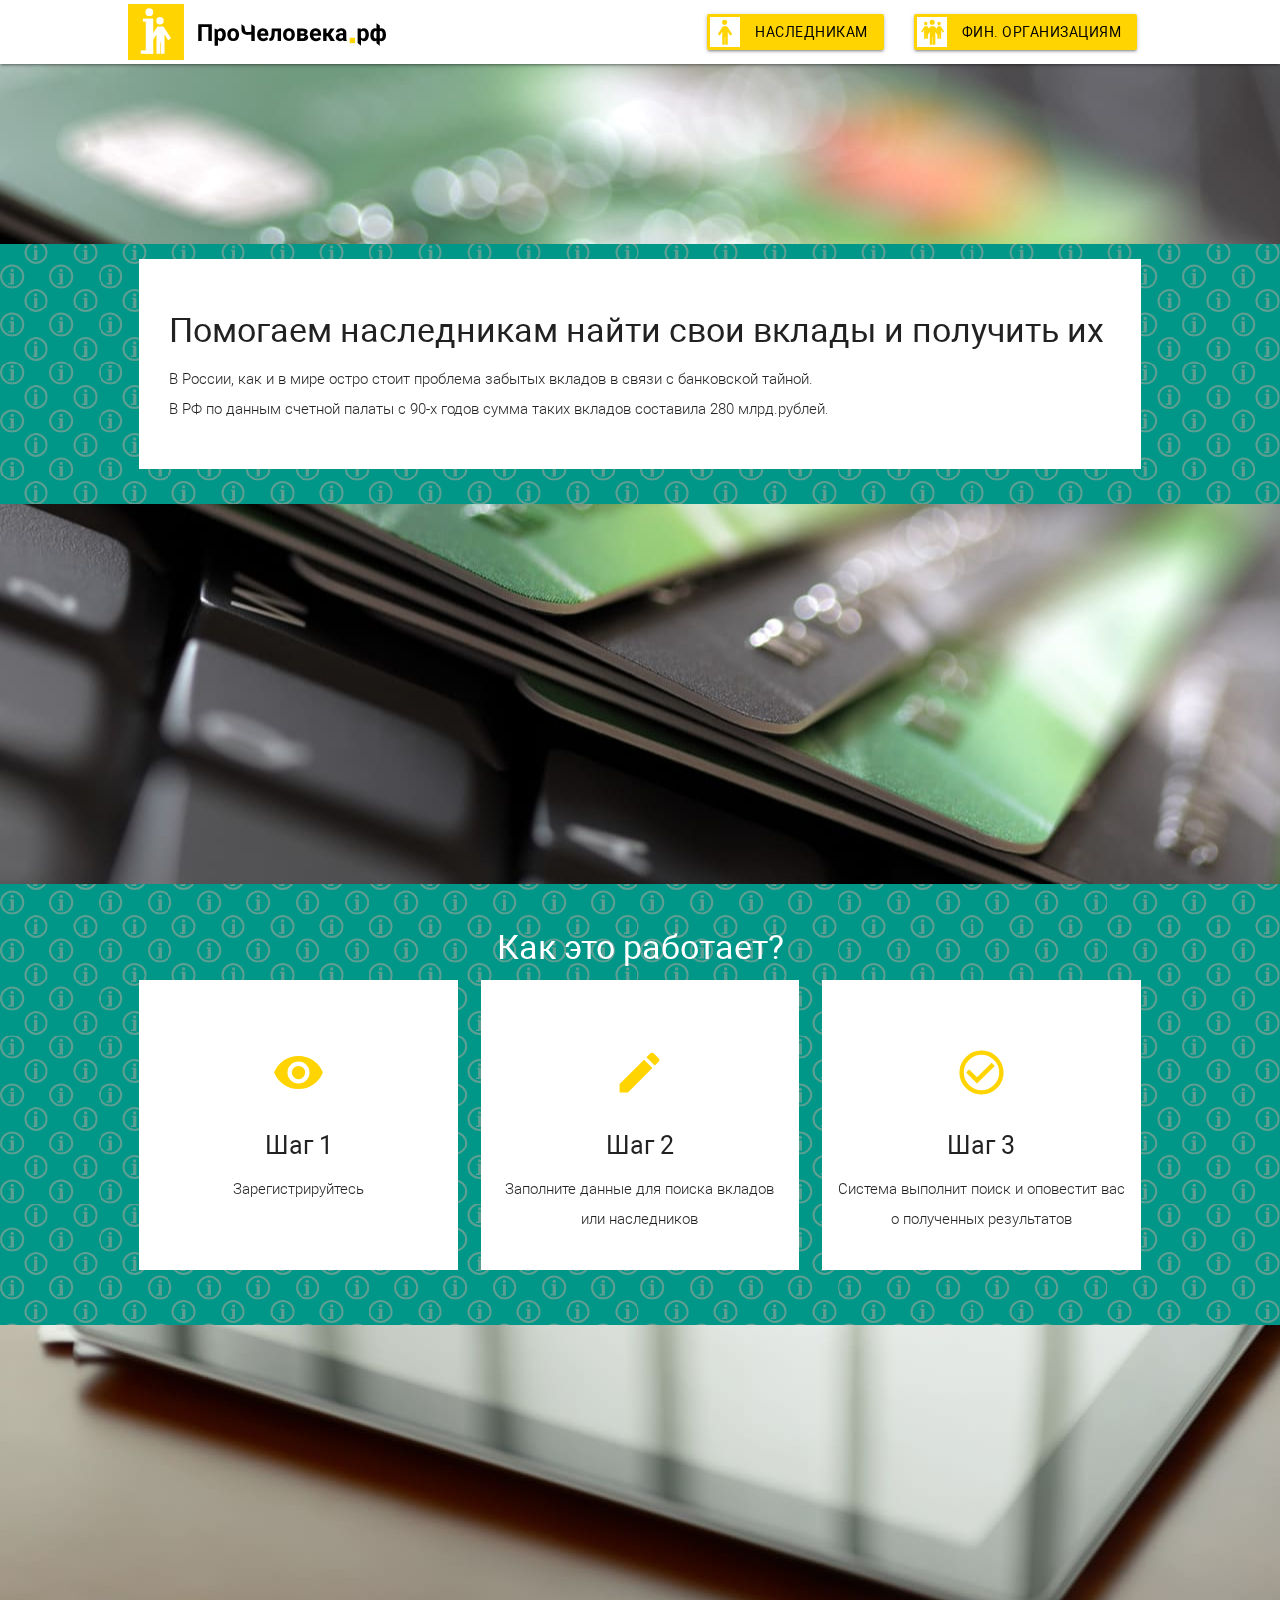
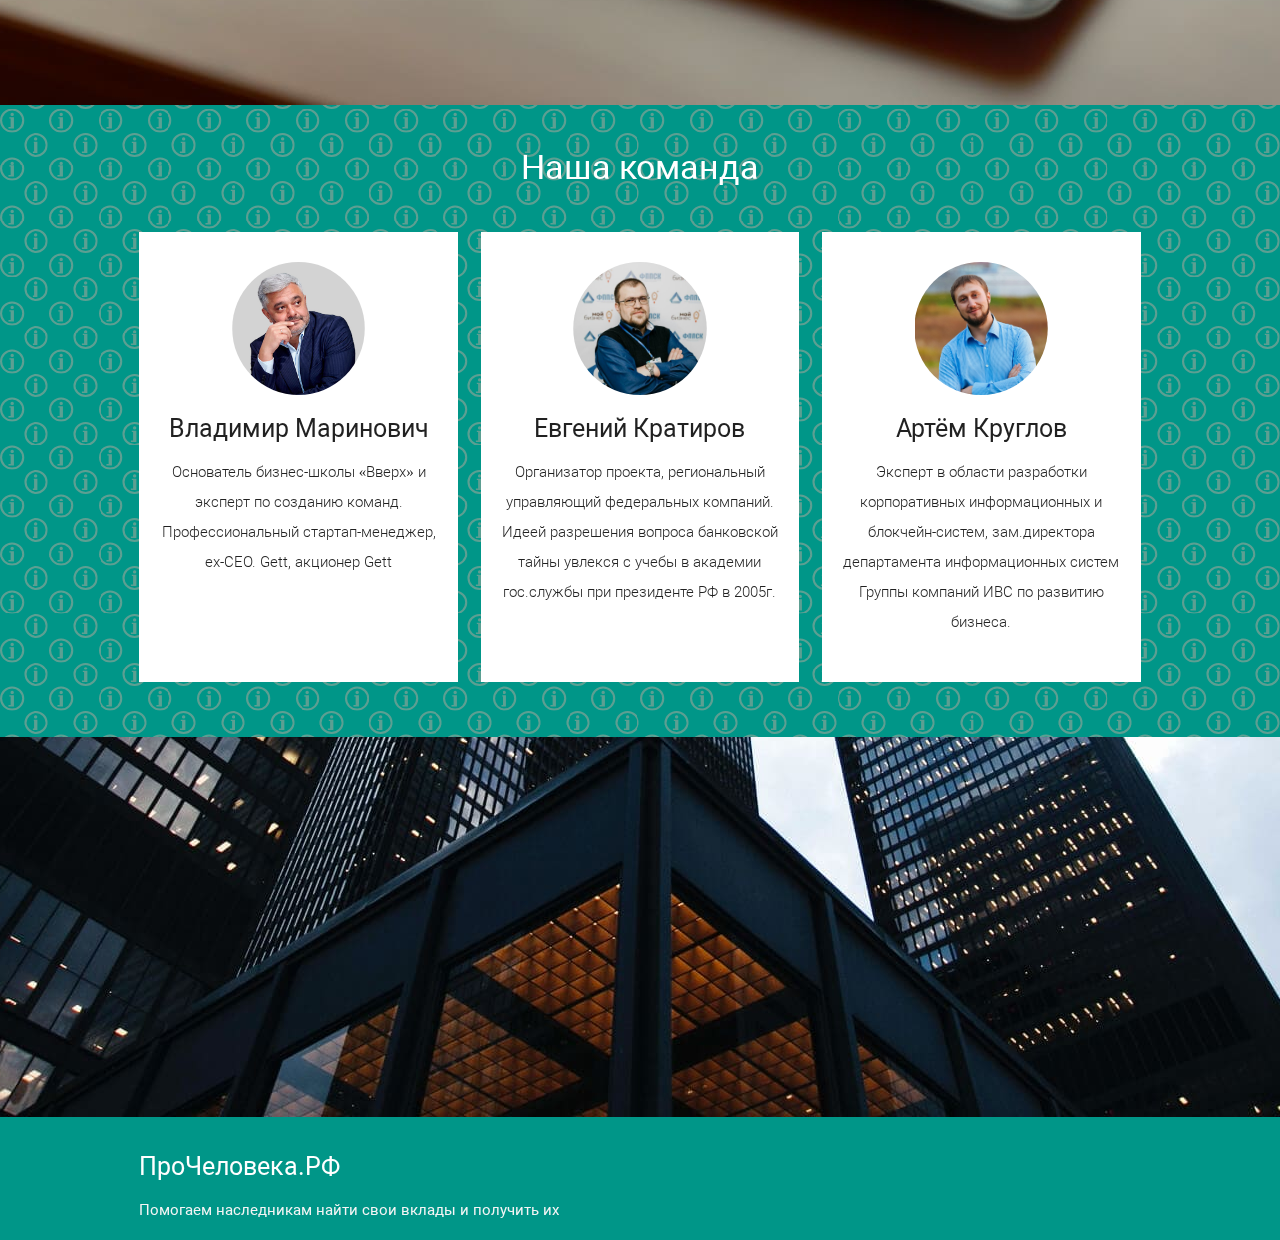
==== commit 793cd6d4: "Кучу правок" ====
--- a/index.html
+++ b/index.html
@@ -4,20 +4,22 @@
   <meta http-equiv="Content-Type" content="text/html; charset=UTF-8"/>
   <meta name="viewport" content="width=device-width, initial-scale=1"/>
   <title>ПроЧеловека.РФ</title>
-
+	
   <!-- CSS  -->
+  <link href="fonts/roboto.css" rel="stylesheet">
   <link href="css/materialIcons.css" rel="stylesheet">
   <link href="css/materialize.css" type="text/css" rel="stylesheet" media="screen,projection"/>
   <link href="css/style.css" type="text/css" rel="stylesheet" media="screen,projection"/>
+  <link rel="shortcut icon" href="favicon.ico">
 </head>
-<body>
+<body id="index">
   <nav class="white" role="navigation">
     <div class="nav-wrapper container">	
-      <a id="logo-container" href="index.html" class="brand-logo"><div id="logo"></div>ПроЧеловека.РФ</a>
+      <a id="logo-container" href="index.html" class="brand-logo"><div id="logo"></div></a>
 		<ul id="nav" class="right hide-on-med-and-down">
         <!--<li><a href="#">Регистрация/Авторизация</a></li>-->
-		<li><a class="btn" href="deposit_search.html">Наследникам</a></li>
-		<li><a class="btn" href="searching_for_heirs.html">Фин. организациям</a></li>		
+		<li><a class="btn btn-nav" href="deposit_search.html">Наследникам</a></li>
+		<li><a class="btn btn-nav2" href="searching_for_heirs.html">Фин. организациям</a></li>		
       </ul>
 
       <ul id="nav-mobile" class="sidenav">
@@ -44,13 +46,13 @@
   </div>
 
 
-  <div class="container">
+  <div class="container green-circle">
     <div class="section">
 
       <!--   Icon Section   -->
       <div class="row">
         <div class="col s12">
-          <div class="icon-block">
+          <div class="icon-block main-block">
             <h4>Помогаем наследникам найти свои вклады и получить их</h4>
 
             <p class="light">
@@ -72,7 +74,7 @@
         </div>
       </div>
     </div>
-    <div class="parallax"><img src="background2.jpg" alt="Unsplashed background img 2"></div>
+    <div class="parallax"><img src="background1.jpg" alt="Unsplashed background img 2"></div>
   </div>
 
   <div class="container">
@@ -81,11 +83,11 @@
       <div class="row">
         <div class="col s12 center">
           <h3><i class="mdi-content-send brown-text"></i></h3>
-          <h4>Как это работает?</h4>
+          <h4 class="white-text">Как это работает?</h4>
          <div class="row">
         <div class="col s12 m4">
-          <div class="icon-block">
-            <h2 class="center brown-text"><i class="material-icons">visibility</i></h2>
+          <div class="icon-block step-block">
+            <h2 class="center brown-text"><i class="material-icons color-yellow">visibility</i></h2>
             <h5 class="center">Шаг 1</h5>
 
             <p class="light">Зарегистрируйтесь</p>
@@ -93,8 +95,8 @@
         </div>
 
         <div class="col s12 m4">
-          <div class="icon-block">
-            <h2 class="center brown-text"><i class="material-icons">edit</i></h2>
+          <div class="icon-block step-block">
+            <h2 class="center brown-text"><i class="material-icons color-yellow">edit</i></h2>
             <h5 class="center">Шаг 2</h5>
 
             <p class="light">Заполните данные для поиска вкладов или наследников</p>
@@ -102,8 +104,8 @@
         </div>
 
         <div class="col s12 m4">
-          <div class="icon-block">
-            <h2 class="center brown-text"><i class="material-icons">check_circle_outline</i></h2>
+          <div class="icon-block step-block">
+            <h2 class="center brown-text"><i class="material-icons color-yellow">check_circle_outline</i></h2>
             <h5 class="center">Шаг 3</h5>
 
             <p class="light">Система выполнит поиск и оповестит вас о полученных результатов</p>
@@ -134,10 +136,10 @@
       <div class="row">
         <div class="col s12 center">
           <h3><i class="mdi-content-send brown-text"></i></h3>
-          <h4 style="margin-bottom: 3rem;">Наша команда</h4>
+          <h4 class="white-text" style="margin-bottom: 3rem;">Наша команда</h4>
          <div class="row">
         <div class="col s12 m4">
-          <div class="icon-block">
+          <div class="icon-block people-block">
             <div class="row"><img class="col s8 m6 offset-m3 offset-s2 circle responsive-img" src="img/marinovich.jpg"></div>
             <h5 class="center">Владимир Маринович</h5>
 
@@ -146,7 +148,7 @@
         </div>
 
         <div class="col s12 m4">
-          <div class="icon-block">
+          <div class="icon-block people-block">
             <div class="row"><img class="col s8 m6 offset-m3 offset-s2 circle responsive-img" src="img/kratirov.png"></div>
             <h5 class="center">Евгений Кратиров</h5>
 
@@ -157,7 +159,7 @@
         </div>
 
         <div class="col s12 m4">
-          <div class="icon-block">
+          <div class="icon-block people-block">
             <div class="row"><img class="col s8 m6 offset-m3 offset-s2 circle responsive-img" src="img/kruglov.jpg"></div>
             <h5 class="center">Артём Круглов</h5>
 
--- a/fonts/roboto.css
+++ b/fonts/roboto.css
@@ -0,0 +1,72 @@
+@font-face {
+    font-family: 'Roboto';
+    src: local('Roboto Thin'), local('Roboto-Thin'), url('Robotothin.woff2') format('woff2'), url('Robotothin.woff') format('woff'), url('Robotothin.ttf') format('truetype');
+    font-weight: 100;
+    font-style: normal;
+}
+@font-face {
+    font-family: 'Roboto';
+    src: local('Roboto Thin Italic'), local('Roboto-ThinItalic'), url('Robotothinitalic.woff2') format('woff2'), url('Robotothinitalic.woff') format('woff'), url('Robotothinitalic.ttf') format('truetype');
+    font-weight: 100;
+    font-style: italic;
+}
+@font-face {
+    font-family: 'Roboto';
+    src: local('Roboto Light'), local('Roboto-Light'), url('Robotolight.woff2') format('woff2'), url('Robotolight.woff') format('woff'), url('Robotolight.ttf') format('truetype');
+    font-weight: 300;
+    font-style: normal;
+}
+@font-face {
+    font-family: 'Roboto';
+    src: local('Roboto Light Italic'), local('Roboto-LightItalic'), url('Robotolightitalic.woff2') format('woff2'), url('Robotolightitalic.woff') format('woff'), url('Robotolightitalic.ttf') format('truetype');
+    font-weight: 300;
+    font-style: italic;
+}
+@font-face {
+    font-family: 'Roboto';
+    src: local('Roboto'), local('Roboto-Regular'), url('Roboto.woff2') format('woff2'), url('Roboto.woff') format('woff'), url('Roboto.ttf') format('truetype');
+    font-weight: 400;
+    font-style: normal;
+}
+@font-face {
+    font-family: 'Roboto';
+    src: local('Roboto Italic'), local('Roboto-Italic'), url('Robotoitalic.woff2') format('woff2'), url('Robotoitalic.woff') format('woff'), url('Robotoitalic.ttf') format('truetype');
+    font-weight: 400;
+    font-style: italic;
+}
+@font-face {
+    font-family: 'Roboto';
+    src: local('Roboto Medium'), local('Roboto-Medium'), url('Robotomedium.woff2') format('woff2'), url('Robotomedium.woff') format('woff'), url('Robotomedium.ttf') format('truetype');
+    font-weight: 500;
+    font-style: normal;
+}
+@font-face {
+    font-family: 'Roboto';
+    src: local('Roboto Medium Italic'), local('Roboto-MediumItalic'), url('Robotomediumitalic.woff2') format('woff2'), url('Robotomediumitalic.woff') format('woff'), url('Robotomediumitalic.ttf') format('truetype');
+    font-weight: 500;
+    font-style: italic;
+}
+@font-face {
+    font-family: 'Roboto';
+    src: local('Roboto Bold'), local('Roboto-Bold'), url('Robotobold.woff2') format('woff2'), url('Robotobold.woff') format('woff'), url('Robotobold.ttf') format('truetype');
+    font-weight: 700;
+    font-style: normal;
+}
+@font-face {
+    font-family: 'Roboto';
+    src: local('Roboto Bold Italic'), local('Roboto-BoldItalic'), url('Robotobolditalic.woff2') format('woff2'), url('Robotobolditalic.woff') format('woff'), url('Robotobolditalic.ttf') format('truetype');
+    font-weight: 700;
+    font-style: italic;
+}
+@font-face {
+    font-family: 'Roboto';
+    src: local('Roboto Black'), local('Roboto-Black'), url('Robotoblack.woff2') format('woff2'), url('Robotoblack.woff') format('woff'), url('Robotoblack.ttf') format('truetype');
+    font-weight: 900;
+    font-style: normal;
+}
+@font-face {
+    font-family: 'Roboto';
+    src: local('Roboto Black Italic'), local('Roboto-BlackItalic'), url('Robotoblackitalic.woff2') format('woff2'), url('Robotoblackitalic.woff') format('woff'), url('Robotoblackitalic.ttf') format('truetype');
+    font-weight: 900;
+    font-style: italic;
+}
--- a/css/style.css
+++ b/css/style.css
@@ -1,6 +1,10 @@
 nav ul a,
 nav .brand-logo {
   color: #444;
+}
+
+html {
+	font-family: Roboto;
 }
 
 p {
@@ -53,19 +57,16 @@
 	justify-content: center;
 	padding-top: 10%;
 }
-.search-deposite {
-	padding-top: 6rem;
-}
+
 #h6-answer {
 	margin-bottom: 4rem;
 	margin-top: 1rem;
 }
 body .nav-wrapper #logo {
-	content: "1";
-	background-image: url("../img/logo.jpeg");
-	background-size: 56px;
+	background-image: url("../img/logo2.svg");
+	background-size: contain;
 	background-repeat: no-repeat;
-	width: 56px;
+	width: 259px;
 	height: 56px;
 	position: relative;
 	float: left;
@@ -79,10 +80,88 @@
 	body .nav-wrapper #logo {
 		position: absolute;
 		left: -64px;
+		width: 222px;
+		height: 48px;
+		margin-top: 4px;
 	}
 }
-@media (max-width: 600px) {
-	body .nav-wrapper #logo {
-		display: none;
+.icon-block {
+	background-color: white;
+}
+@media (max-width: 350px){
+	nav .sidenav-trigger {
+		margin: 0;
 	}
+}
+body#index #index-banner{
+	min-height: 180px;
+}
+body#index {
+		background-image:url("../img/background2.svg");
+		background-size: 48px;
+		background-color: #009688;
+		background-repeat: space;
+}
+.people-block {
+	min-height: 450px;
+	padding-top: 2rem;	
+}
+.step-block {
+	min-height: 290px;
+	padding-top: 2rem;
+}
+.main-block {
+	padding: 2rem 1rem 2rem 2rem;
+}
+@media only screen and (min-width: 1500px){
+	.container {
+    width: 50%;
+	}	
+}
+@media only screen and (min-width: 1050px){
+	.container {
+    width: 70%;
+	}	
+}
+@media only screen and (min-width: 993px){
+	.container {
+    width: 80%;
+	}	
+}
+.color-yellow {
+	color: #FFD400;
+}
+nav .btn-nav {
+	background-color: #FFD400;
+	background-image: url("../img/btn1.svg");
+	background-size: 30px;
+	background-repeat: no-repeat;
+	padding-left: 48px;
+	background-position: 3px 3px;
+	color: black;
+}
+nav .btn-nav2 {
+	background-color: #FFD400;
+	background-image: url("../img/btn2.svg");
+	background-size: 30px;
+	background-repeat: no-repeat;
+	padding-left: 48px;
+	background-position: 3px 3px;
+	color: black;
+}
+nav .btn-nav:hover, nav .btn-nav2:hover {
+	background-color: ;
+}
+.search-deposite-div {
+	width: 100%;
+	height: 6rem;
+	background-color: #009688;
+	background-image:url("../img/background2.svg");
+		background-size: 48px;
+		background-color: #009688;
+		bottom: 0;
+		position: absolute;
+}
+.search-deposite {
+	padding-top: 0rem;
 }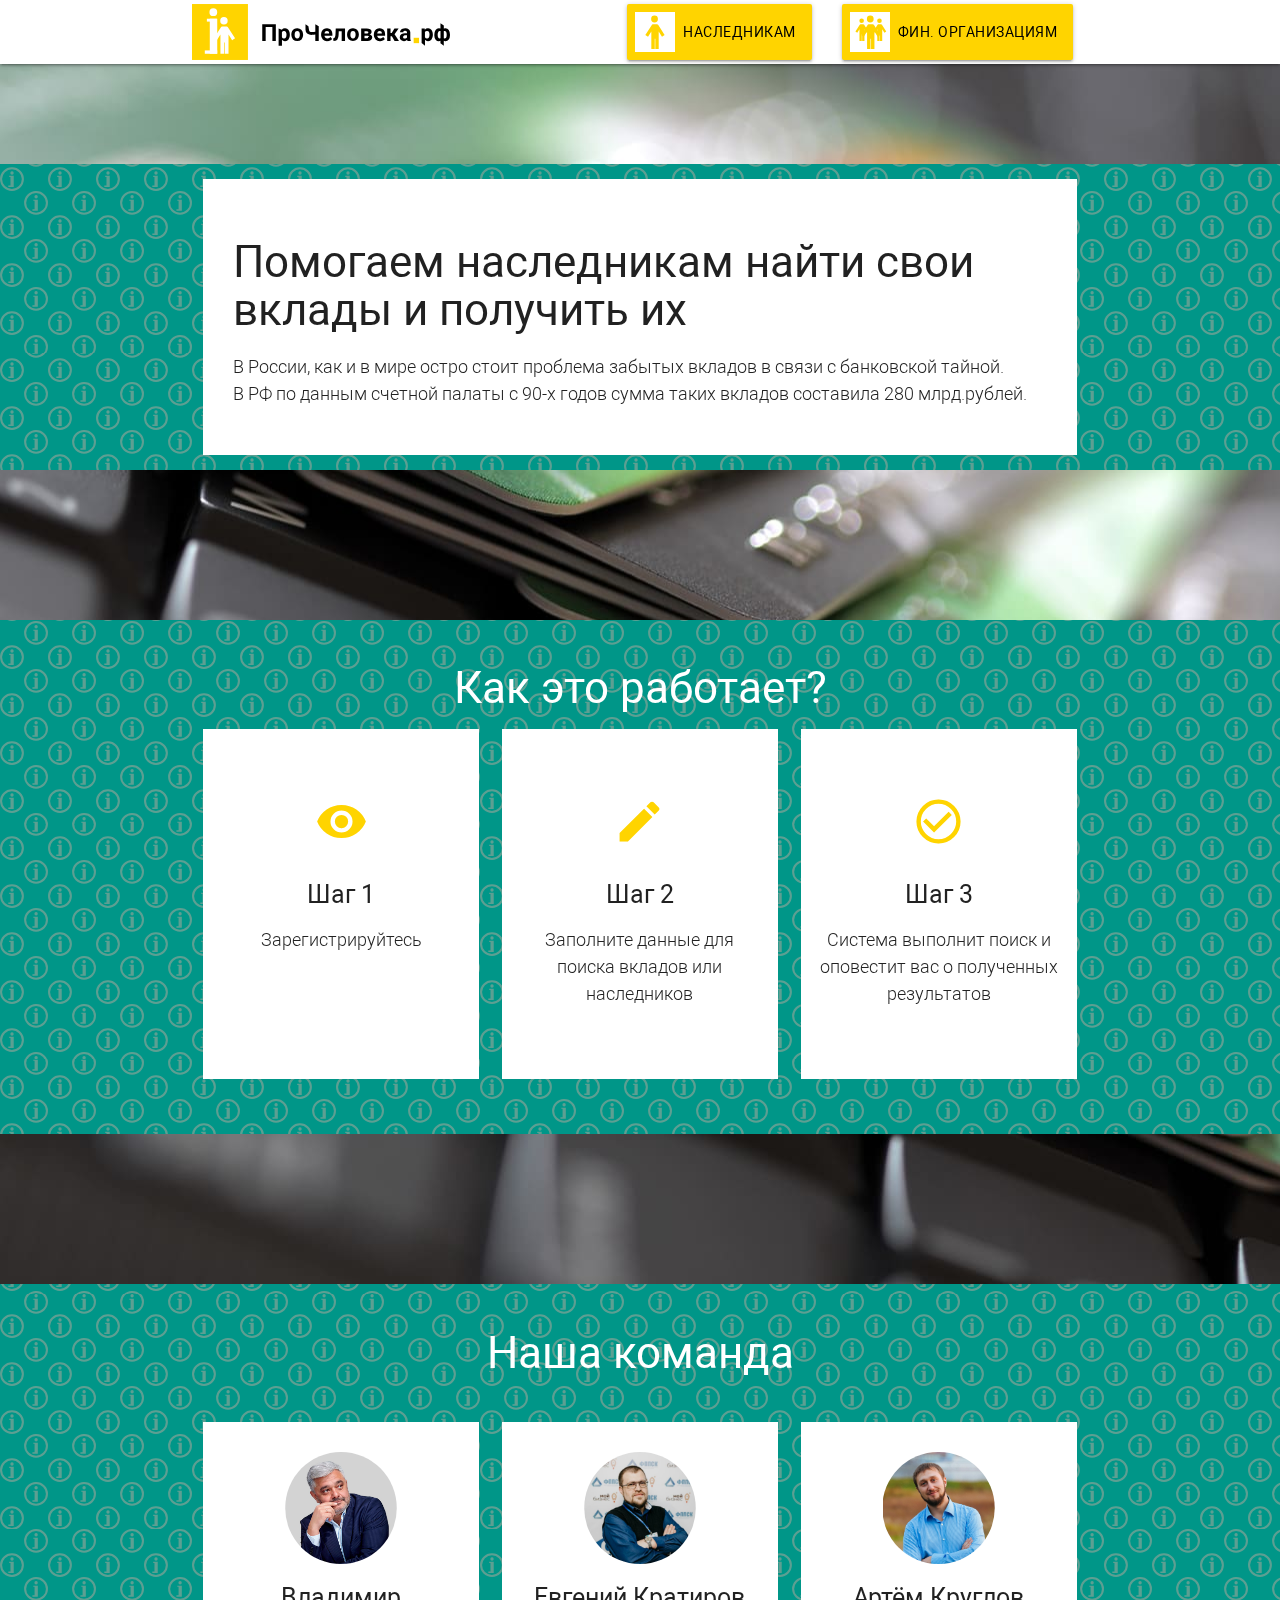
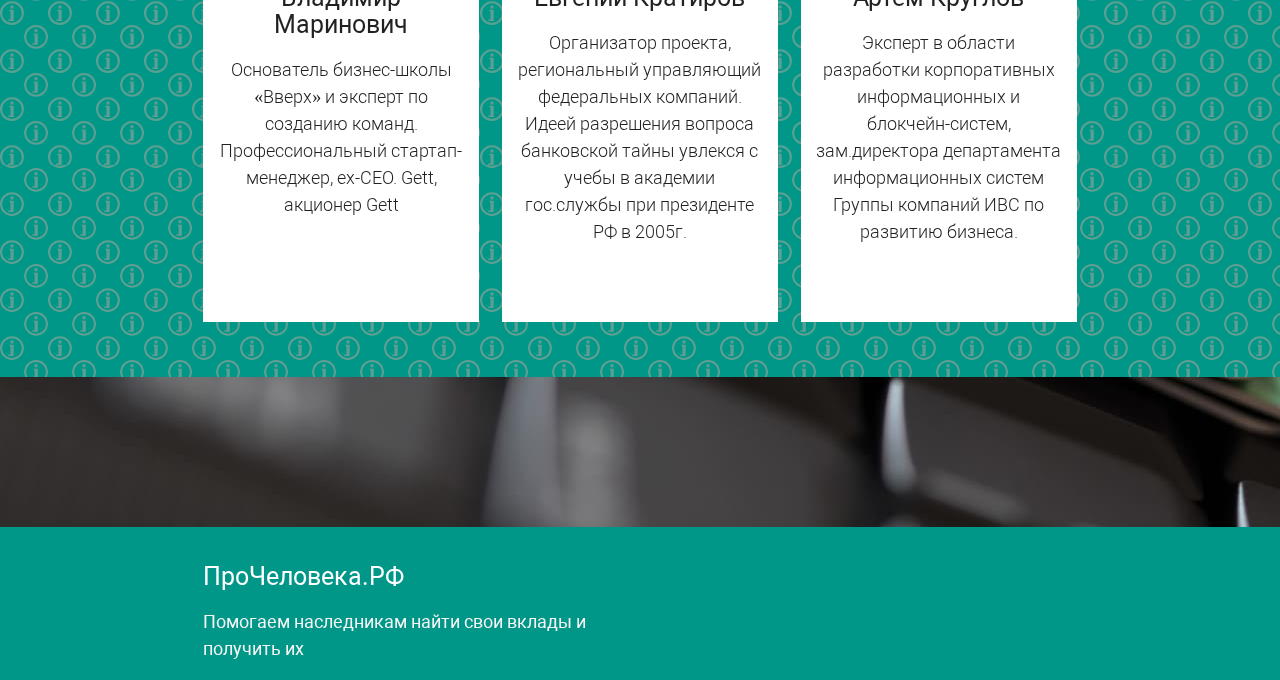
==== commit 4d9ea679: "Фиксы" ====
--- a/index.html
+++ b/index.html
@@ -50,10 +50,10 @@
     <div class="section">
 
       <!--   Icon Section   -->
-      <div class="row">
+      <div class="row no-margin-bottom">
         <div class="col s12">
           <div class="icon-block main-block">
-            <h4>Помогаем наследникам найти свои вклады и получить их</h4>
+            <h3>Помогаем наследникам найти свои вклады и получить их</h3>
 
             <p class="light">
 				В России, как и в мире остро стоит проблема забытых вкладов в связи с банковской тайной.<br />
@@ -83,7 +83,7 @@
       <div class="row">
         <div class="col s12 center">
           <h3><i class="mdi-content-send brown-text"></i></h3>
-          <h4 class="white-text">Как это работает?</h4>
+          <h3 class="white-text">Как это работает?</h3>
          <div class="row">
         <div class="col s12 m4">
           <div class="icon-block step-block">
@@ -127,7 +127,7 @@
         </div>
       </div>
     </div>
-    <div class="parallax"><img src="background3.jpg" alt="Unsplashed background img 3"></div>
+    <div class="parallax"><img src="background1.jpg" alt="Unsplashed background img 3"></div>
   </div>
 	
 	<div class="container">
@@ -136,7 +136,7 @@
       <div class="row">
         <div class="col s12 center">
           <h3><i class="mdi-content-send brown-text"></i></h3>
-          <h4 class="white-text" style="margin-bottom: 3rem;">Наша команда</h4>
+          <h3 class="white-text" style="margin-bottom: 3rem;">Наша команда</h3>
          <div class="row">
         <div class="col s12 m4">
           <div class="icon-block people-block">
@@ -182,7 +182,7 @@
         </div>
       </div>
     </div>
-    <div class="parallax"><img src="background2.jpg" alt="Unsplashed background img 2"></div>
+    <div class="parallax"><img src="background1.jpg" alt="Unsplashed background img 2"></div>
   </div>
   
   <footer class="page-footer teal">
--- a/css/style.css
+++ b/css/style.css
@@ -7,9 +7,7 @@
 	font-family: Roboto;
 }
 
-p {
-  line-height: 2rem;
-}
+
 
 .sidenav-trigger {
   color: #26a69a;
@@ -94,20 +92,22 @@
 	}
 }
 body#index #index-banner{
-	min-height: 180px;
+	min-height: 100px;
+}
+body#index .parallax-container{
+	min-height: 150px;
 }
 body#index {
 		background-image:url("../img/background2.svg");
 		background-size: 48px;
 		background-color: #009688;
-		background-repeat: space;
 }
 .people-block {
-	min-height: 450px;
+	min-height: 500px;
 	padding-top: 2rem;	
 }
 .step-block {
-	min-height: 290px;
+	min-height: 350px;
 	padding-top: 2rem;
 }
 .main-block {
@@ -117,16 +117,32 @@
 	.container {
     width: 50%;
 	}	
+	p {
+		font-size: 20px;
+	}
 }
-@media only screen and (min-width: 1050px){
+@media only screen and (min-width: 1050px) and (max-width:1500px){
 	.container {
     width: 70%;
+	
+	}
+	p {
+		font-size: 18px;
 	}	
+	.people-block {
+		min-height: 500px;	
+	}
 }
-@media only screen and (min-width: 993px){
+@media only screen and (min-width: 993px) and (max-width:1050px){
 	.container {
     width: 80%;
 	}	
+	p {
+		font-size: 16px;
+	}
+	.people-block {
+		min-height: 430px;	
+	}
 }
 .color-yellow {
 	color: #FFD400;
@@ -134,20 +150,24 @@
 nav .btn-nav {
 	background-color: #FFD400;
 	background-image: url("../img/btn1.svg");
-	background-size: 30px;
+	background-size: 40px;
 	background-repeat: no-repeat;
-	padding-left: 48px;
-	background-position: 3px 3px;
+	padding-left: 56px;
+	background-position: 8px 8px;
 	color: black;
+	height: 56px;
+    line-height: 56px;
 }
 nav .btn-nav2 {
 	background-color: #FFD400;
 	background-image: url("../img/btn2.svg");
-	background-size: 30px;
+	background-size: 40px;
 	background-repeat: no-repeat;
-	padding-left: 48px;
-	background-position: 3px 3px;
+	padding-left: 56px;
+	background-position: 8px 8px;
 	color: black;
+	height: 56px;
+    line-height: 56px;
 }
 nav .btn-nav:hover, nav .btn-nav2:hover {
 	background-color: ;
@@ -164,4 +184,7 @@
 }
 .search-deposite {
 	padding-top: 0rem;
+}
+.no-margin-bottom {
+	margin-bottom: 0;
 }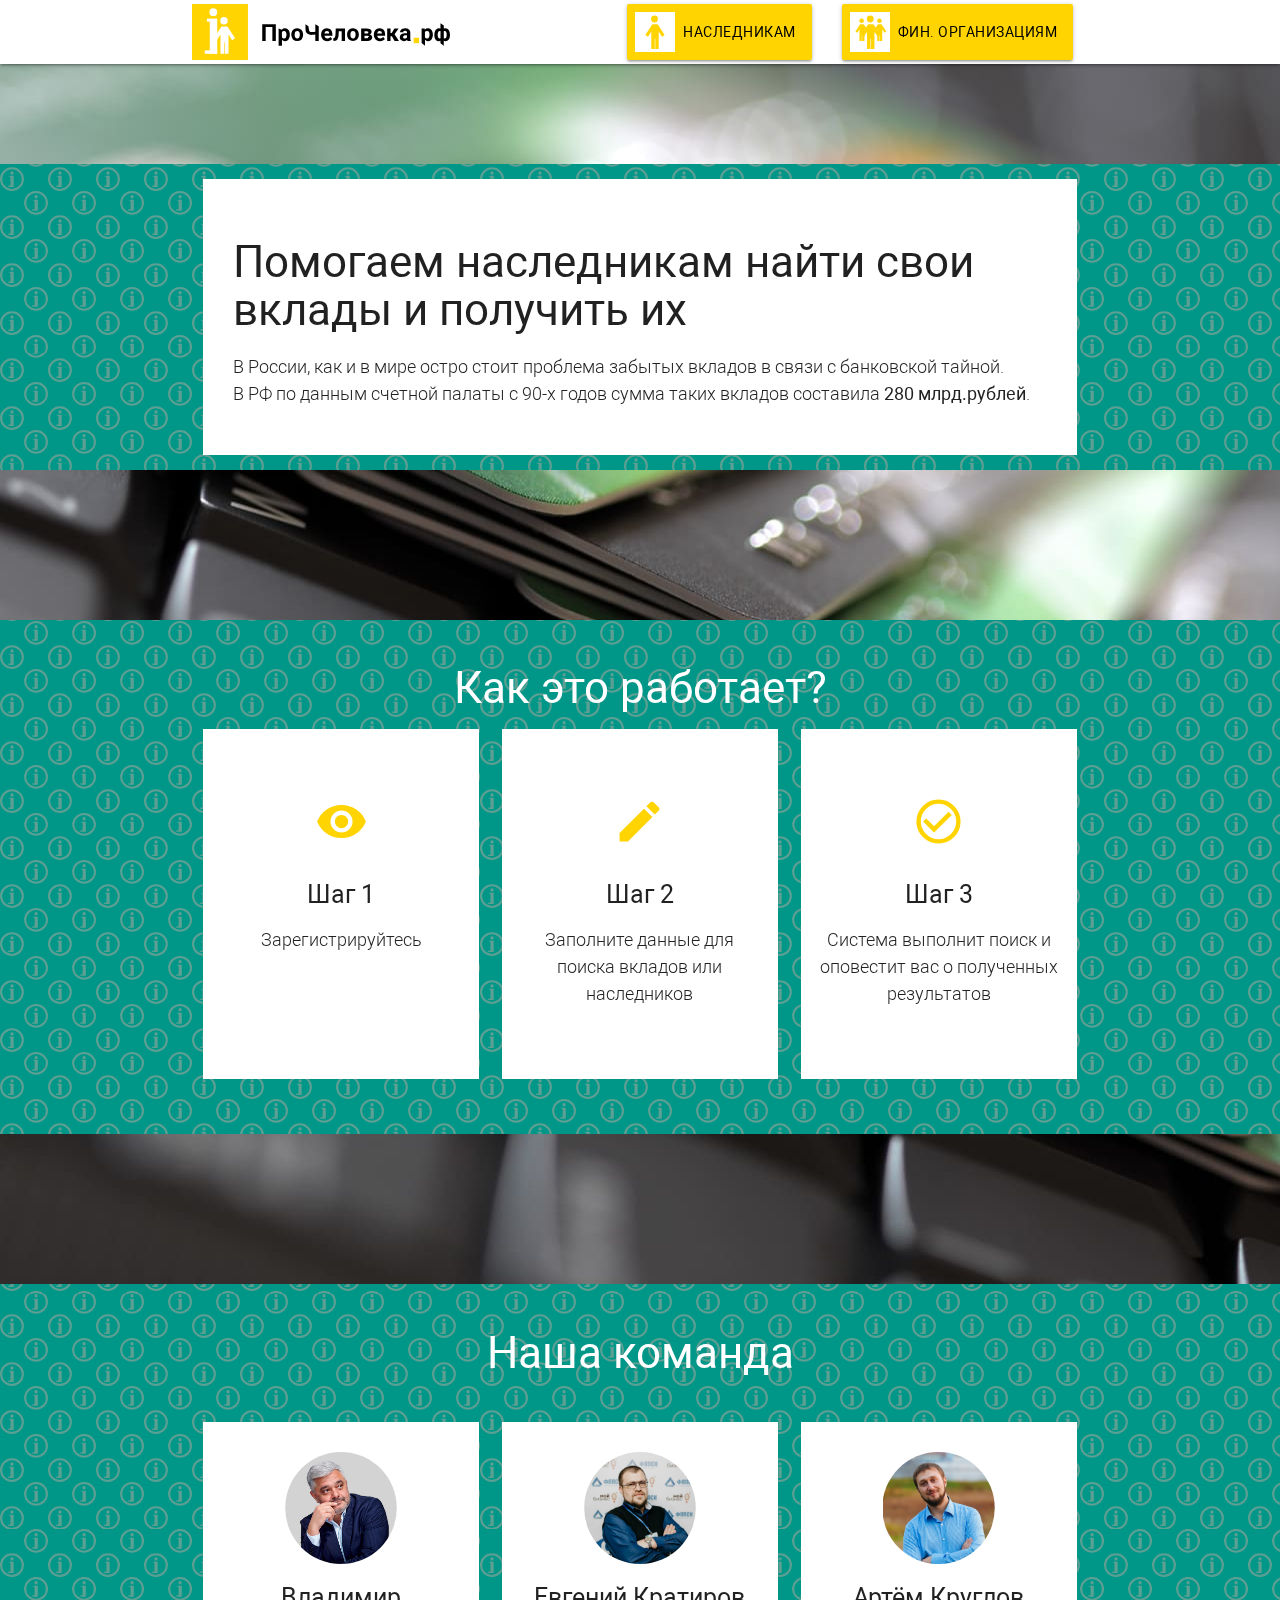
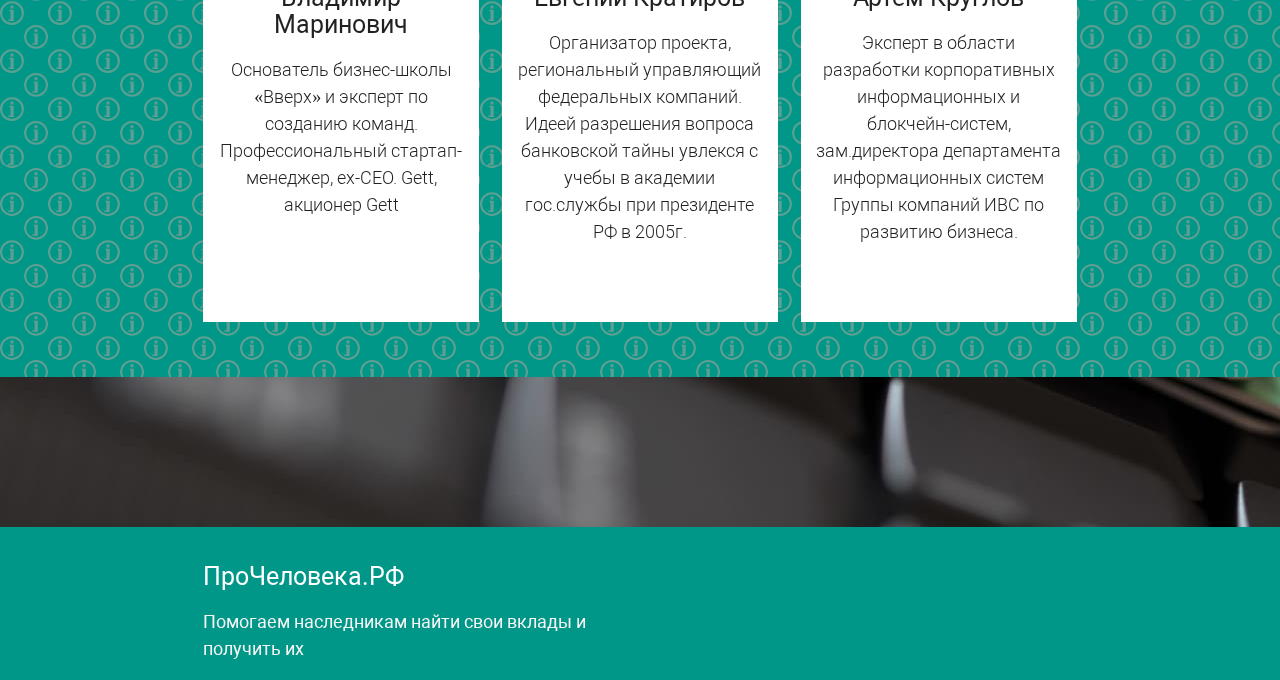
==== commit a0978bc5: "Signed-off-by: HunterFacts <hunterfacts@mail.ru>" ====
--- a/index.html
+++ b/index.html
@@ -57,7 +57,7 @@
 
             <p class="light">
 				В России, как и в мире остро стоит проблема забытых вкладов в связи с банковской тайной.<br />
-				В РФ по данным счетной палаты с 90-х годов сумма таких вкладов составила 280 млрд.рублей.
+				В РФ по данным счетной палаты с 90-х годов сумма таких вкладов составила <b>280 млрд.рублей</b>.
           </div>
         </div>
       </div>
